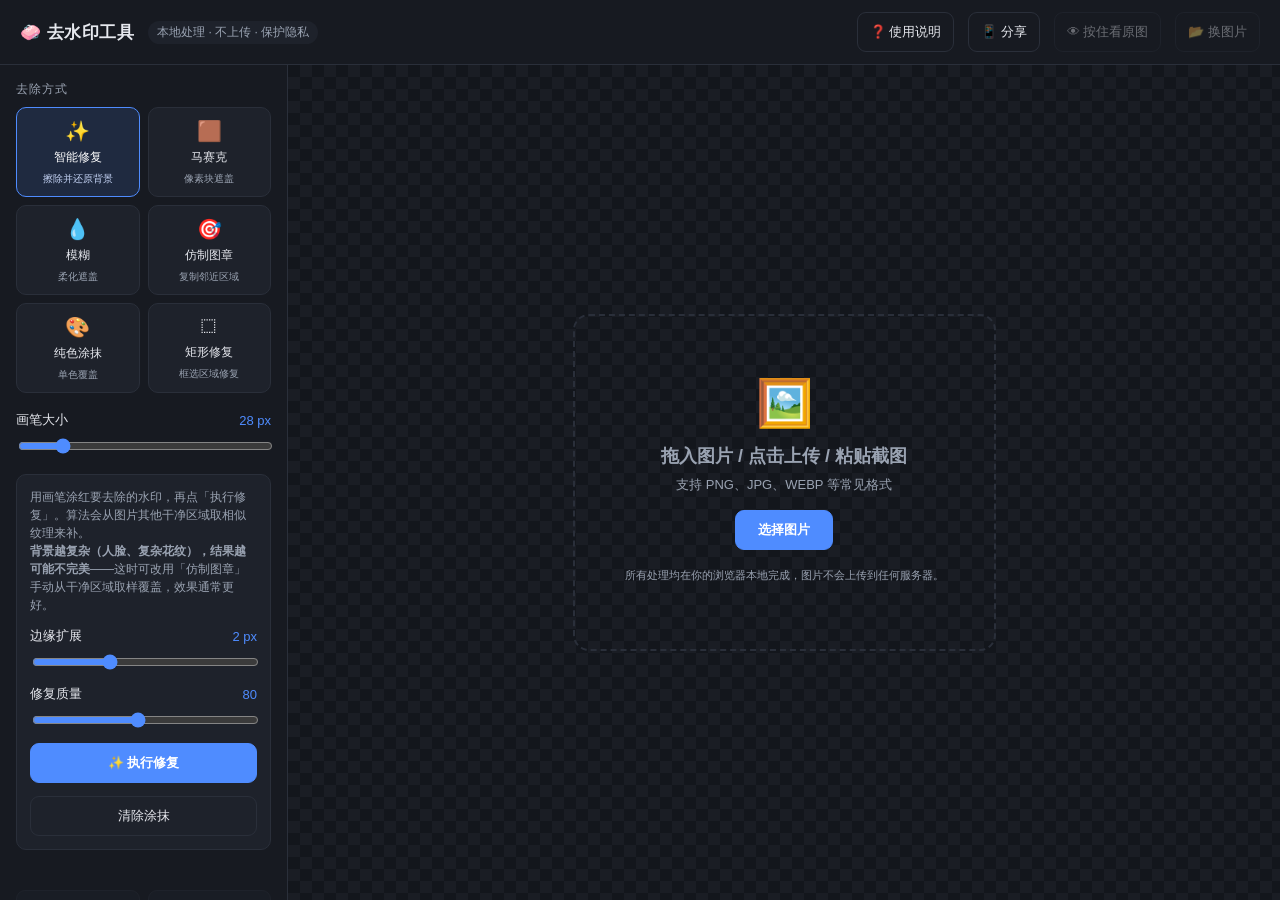
==== 去水印工具.html @ 71a595cf "优化移动端顶部栏排版：手机上操作按钮自动换行为 2×2 大方块，标题/标签独占一行 仅在 @media (max-width:780px) / (max-width:460px) 内调整 CSS， 桌" ====
<!DOCTYPE html>
<html lang="zh-CN">
<head>
<meta charset="UTF-8">
<meta name="viewport" content="width=device-width, initial-scale=1.0">
<title>去水印工具 · 多功能本地处理</title>
<style>
  :root{
    --bg:#0f1115; --panel:#171a21; --panel-2:#1e222b; --border:#2a2f3a;
    --text:#e6e8ee; --muted:#9aa3b2; --accent:#4f8cff; --accent-2:#3a6fd6;
    --danger:#ff5c5c; --ok:#3ecf8e; --radius:12px;
  }
  *{box-sizing:border-box;}
  html,body{margin:0;height:100%;}
  body{
    font-family:-apple-system,BlinkMacSystemFont,"Segoe UI","PingFang SC","Microsoft YaHei",sans-serif;
    background:var(--bg); color:var(--text); display:flex; flex-direction:column; height:100vh; overflow:hidden;
  }
  header{
    padding:12px 20px; border-bottom:1px solid var(--border); background:var(--panel);
    display:flex; align-items:center; gap:14px; flex-shrink:0;
  }
  header h1{font-size:17px; margin:0; font-weight:600; letter-spacing:.5px;}
  header .tag{font-size:12px; color:var(--muted); background:var(--panel-2); padding:3px 9px; border-radius:999px;}
  header .spacer{flex:1;}
  .main{display:flex; flex:1; min-height:0;}
  .sidebar{
    width:288px; flex-shrink:0; background:var(--panel); border-right:1px solid var(--border);
    overflow-y:auto; padding:16px; display:flex; flex-direction:column; gap:18px;
  }
  .stage{
    flex:1; min-width:0; display:flex; align-items:safe center; justify-content:safe center;
    background:
      linear-gradient(45deg,#1a1d24 25%,transparent 25%),
      linear-gradient(-45deg,#1a1d24 25%,transparent 25%),
      linear-gradient(45deg,transparent 75%,#1a1d24 75%),
      linear-gradient(-45deg,transparent 75%,#1a1d24 75%);
    background-size:24px 24px; background-position:0 0,0 12px,12px -12px,-12px 0;
    background-color:#13161c; overflow:auto; padding:24px; position:relative;
  }
  .stage.panning{cursor:grabbing;}
  .stage.pan-mode{cursor:grab;}
  .canvas-wrap{position:relative; line-height:0; box-shadow:0 8px 40px rgba(0,0,0,.5); flex-shrink:0;}
  .canvas-wrap canvas{display:block; width:100%; height:100%; touch-action:none;}
  #overlay{position:absolute; top:0; left:0; pointer-events:none;}
  .zoom-bar{
    position:absolute; bottom:16px; right:16px; display:none; gap:2px;
    background:rgba(23,26,33,0.92); border:1px solid var(--border); border-radius:10px;
    padding:4px; backdrop-filter:blur(8px); z-index:15; align-items:center;
    box-shadow:0 6px 20px rgba(0,0,0,.4);
  }
  .zoom-bar.show{display:flex;}
  .zoom-bar button{
    background:transparent; border:none; color:var(--text); padding:6px 11px; cursor:pointer;
    border-radius:6px; font-size:14px; line-height:1; font-family:inherit;
  }
  .zoom-bar button:hover{background:var(--panel-2);}
  .zoom-bar .zoom-label{
    min-width:54px; text-align:center; color:var(--muted); font-size:12px; padding:0 6px;
    font-variant-numeric:tabular-nums; user-select:none;
  }
  .zoom-bar .sep{width:1px; height:18px; background:var(--border); margin:0 2px;}
  .drop-hint{
    text-align:center; color:var(--muted); border:2px dashed var(--border); border-radius:16px;
    padding:60px 50px; max-width:520px; transition:.2s;
  }
  .drop-hint.drag{border-color:var(--accent); background:rgba(79,140,255,.08); color:var(--text);}
  .drop-hint .big{font-size:46px; margin-bottom:14px;}
  .drop-hint h2{margin:0 0 8px; font-size:18px; font-weight:600;}
  .drop-hint p{margin:6px 0; font-size:13px;}
  .section-title{font-size:12px; color:var(--muted); text-transform:uppercase; letter-spacing:1px; margin:0 0 2px;}
  .tools{display:grid; grid-template-columns:1fr 1fr; gap:8px;}
  .tool-btn{
    display:flex; flex-direction:column; align-items:center; gap:6px; padding:11px 6px;
    background:var(--panel-2); border:1px solid var(--border); border-radius:10px; color:var(--text);
    cursor:pointer; font-size:12px; transition:.15s; text-align:center;
  }
  .tool-btn:hover{border-color:var(--accent-2);}
  .tool-btn.active{border-color:var(--accent); background:rgba(79,140,255,.14); color:#fff;}
  .tool-btn .ic{font-size:20px;}
  .tool-btn .desc{font-size:10px; color:var(--muted); line-height:1.3;}
  .tool-btn.active .desc{color:#c5d4f5;}
  .field{display:flex; flex-direction:column; gap:7px;}
  .field label{font-size:13px; color:var(--text); display:flex; justify-content:space-between; align-items:center;}
  .field label .val{color:var(--accent); font-variant-numeric:tabular-nums;}
  input[type=range]{width:100%; accent-color:var(--accent);}
  input[type=color]{width:100%; height:34px; padding:0; border:1px solid var(--border); border-radius:8px; background:var(--panel-2); cursor:pointer;}
  .btn{
    border:1px solid var(--border); background:var(--panel-2); color:var(--text); padding:10px 12px;
    border-radius:9px; cursor:pointer; font-size:13px; transition:.15s; display:inline-flex;
    align-items:center; justify-content:center; gap:6px; width:100%;
  }
  .btn:hover{border-color:var(--accent-2);}
  .btn:disabled{opacity:.4; cursor:not-allowed;}
  .btn.primary{background:var(--accent); border-color:var(--accent); color:#fff; font-weight:600;}
  .btn.primary:hover{background:var(--accent-2);}
  .btn.ghost{background:transparent;}
  .row{display:flex; gap:8px;}
  .row .btn{width:auto; flex:1;}
  .opts{background:var(--panel-2); border:1px solid var(--border); border-radius:10px; padding:13px; display:flex; flex-direction:column; gap:13px;}
  .opts .hint{font-size:12px; color:var(--muted); line-height:1.5;}
  .divider{height:1px; background:var(--border); margin:2px 0;}
  .toast{
    position:fixed; left:50%; bottom:28px; transform:translateX(-50%) translateY(20px);
    background:#222732; color:#fff; padding:11px 18px; border-radius:10px; font-size:13px;
    box-shadow:0 8px 30px rgba(0,0,0,.4); opacity:0; pointer-events:none; transition:.25s; z-index:50;
    border:1px solid var(--border);
  }
  .toast.show{opacity:1; transform:translateX(-50%) translateY(0);}
  .busy{
    position:absolute; inset:0; background:rgba(15,17,21,.6); display:none; align-items:center;
    justify-content:center; flex-direction:column; gap:14px; z-index:20; backdrop-filter:blur(2px);
  }
  .busy.show{display:flex;}
  .spinner{width:38px; height:38px; border:3px solid var(--border); border-top-color:var(--accent); border-radius:50%; animation:spin .8s linear infinite;}
  @keyframes spin{to{transform:rotate(360deg);}}
  .footnote{font-size:11px; color:var(--muted); line-height:1.6; margin-top:auto;}
  kbd{background:var(--panel-2); border:1px solid var(--border); border-bottom-width:2px; border-radius:5px; padding:1px 6px; font-size:11px; font-family:inherit;}
  ::-webkit-scrollbar{width:10px; height:10px;}
  ::-webkit-scrollbar-thumb{background:#2c313c; border-radius:5px;}
  ::-webkit-scrollbar-track{background:transparent;}
  .modal{position:fixed; inset:0; background:rgba(0,0,0,.6); display:none; align-items:center; justify-content:center; z-index:100; padding:24px; backdrop-filter:blur(3px);}
  .modal.show{display:flex;}
  .modal-box{background:var(--panel); border:1px solid var(--border); border-radius:16px; max-width:680px; width:100%; max-height:86vh; overflow-y:auto; box-shadow:0 20px 70px rgba(0,0,0,.5);}
  .modal-head{display:flex; align-items:center; justify-content:space-between; padding:18px 24px; border-bottom:1px solid var(--border); position:sticky; top:0; background:var(--panel); z-index:1;}
  .modal-head h2{margin:0; font-size:17px;}
  .modal-close{background:none; border:none; color:var(--muted); font-size:24px; cursor:pointer; line-height:1; padding:0 4px;}
  .modal-close:hover{color:var(--text);}
  .modal-body{padding:20px 24px 28px;}
  .modal-body h3{font-size:14px; margin:22px 0 8px; color:var(--accent); display:flex; align-items:center; gap:8px;}
  .modal-body h3:first-child{margin-top:0;}
  .modal-body p, .modal-body li{font-size:13.5px; line-height:1.75; color:var(--text); margin:6px 0;}
  .modal-body ul{margin:6px 0; padding-left:22px;}
  .modal-body .note{background:var(--panel-2); border:1px solid var(--border); border-left:3px solid var(--accent); border-radius:8px; padding:12px 14px; font-size:13px; color:var(--muted); line-height:1.7;}
  .modal-body .tool-row{display:flex; gap:10px; padding:10px 0; border-bottom:1px solid var(--border);}
  .modal-body .tool-row:last-child{border-bottom:none;}
  .modal-body .tool-row .ti{font-size:22px; flex-shrink:0; width:30px; text-align:center;}
  .modal-body .tool-row .tc b{color:var(--text);}
  .modal-body .tool-row .tc{font-size:13px; color:var(--muted); line-height:1.65;}
  @media (max-width:780px){
    .main{flex-direction:column;}
    .sidebar{width:100%; max-height:46%; border-right:none; border-bottom:1px solid var(--border); padding:14px; gap:14px;}

    /* 顶部栏：标题/标签在上，4 个操作按钮自动换行平铺成 2×2 大方块，便于触屏点击 */
    header{padding:10px 14px; gap:8px; flex-wrap:wrap;}
    header h1{font-size:16px;}
    header .tag{font-size:11px; padding:3px 8px;}
    header .btn{flex:1 1 40%; width:auto; min-width:0; padding:10px 6px; font-size:13px; white-space:nowrap;}

    .stage{padding:14px;}
    .drop-hint{padding:42px 26px;}
    .drop-hint .big{font-size:40px;}
  }
  @media (max-width:460px){
    header h1{font-size:15px; letter-spacing:0;}
    header .tag{font-size:10.5px; padding:2px 7px;}
    header .btn{font-size:12.5px; padding:10px 4px; gap:4px;}
    .tool-btn{padding:10px 4px;}
    .tool-btn .ic{font-size:19px;}
  }
</style>
</head>
<body>
<header>
  <h1>🧼 去水印工具</h1>
  <span class="tag">本地处理 · 不上传 · 保护隐私</span>
  <div class="spacer"></div>
  <button class="btn ghost" id="helpBtn" style="width:auto">❓ 使用说明</button>
  <button class="btn ghost" id="shareBtn" style="width:auto">📱 分享</button>
  <button class="btn ghost" id="compareBtn" style="width:auto" disabled>👁 按住看原图</button>
  <button class="btn ghost" id="newBtn" style="width:auto" disabled>📂 换图片</button>
</header>

<div class="main">
  <aside class="sidebar">
    <div class="field">
      <p class="section-title">去除方式</p>
      <div class="tools" id="tools">
        <button class="tool-btn active" data-tool="inpaint">
          <span class="ic">✨</span><span>智能修复</span>
          <span class="desc">擦除并还原背景</span>
        </button>
        <button class="tool-btn" data-tool="mosaic">
          <span class="ic">🟫</span><span>马赛克</span>
          <span class="desc">像素块遮盖</span>
        </button>
        <button class="tool-btn" data-tool="blur">
          <span class="ic">💧</span><span>模糊</span>
          <span class="desc">柔化遮盖</span>
        </button>
        <button class="tool-btn" data-tool="clone">
          <span class="ic">🎯</span><span>仿制图章</span>
          <span class="desc">复制邻近区域</span>
        </button>
        <button class="tool-btn" data-tool="solid">
          <span class="ic">🎨</span><span>纯色涂抹</span>
          <span class="desc">单色覆盖</span>
        </button>
        <button class="tool-btn" data-tool="rect">
          <span class="ic">⬚</span><span>矩形修复</span>
          <span class="desc">框选区域修复</span>
        </button>
      </div>
    </div>

    <div class="field">
      <label>画笔大小 <span class="val" id="brushVal">28 px</span></label>
      <input type="range" id="brushSize" min="4" max="160" value="28">
    </div>

    <!-- 工具专属选项 -->
    <div class="opts" id="opts"></div>

    <div class="divider"></div>

    <div class="row">
      <button class="btn" id="undoBtn" disabled>↶ 撤销</button>
      <button class="btn" id="redoBtn" disabled>↷ 重做</button>
    </div>
    <button class="btn ghost" id="resetBtn" disabled>⟲ 复位到原图</button>
    <button class="btn primary" id="downloadBtn" disabled>⬇ 下载结果</button>

    <p class="footnote">
      操作提示：选择方式后在图片上涂抹处理。<br>
      仿制图章：按住 <kbd>Alt</kbd> 点击设置取样点。<br>
      缩放：右下角按钮、<kbd>Ctrl</kbd>+滚轮 或 <kbd>+</kbd>/<kbd>-</kbd>；<kbd>Ctrl</kbd>+<kbd>0</kbd> 适应。<br>
      平移：按住<kbd>空格</kbd>拖拽，或中键拖拽。<br>
      快捷键：<kbd>Ctrl</kbd>+<kbd>Z</kbd> 撤销 · <kbd>Ctrl</kbd>+<kbd>V</kbd> 粘贴图片。
    </p>
  </aside>

  <div class="stage" id="stage">
    <div class="drop-hint" id="dropHint">
      <div class="big">🖼️</div>
      <h2>拖入图片 / 点击上传 / 粘贴截图</h2>
      <p>支持 PNG、JPG、WEBP 等常见格式</p>
      <p style="margin-top:16px;"><button class="btn primary" id="uploadBtn" style="width:auto; padding:10px 22px;">选择图片</button></p>
      <p style="font-size:11px; margin-top:18px;">所有处理均在你的浏览器本地完成，图片不会上传到任何服务器。</p>
    </div>
    <div class="canvas-wrap" id="canvasWrap" style="display:none;">
      <canvas id="canvas"></canvas>
      <canvas id="overlay"></canvas>
      <div class="busy" id="busy"><div class="spinner"></div><div id="busyText">处理中…</div></div>
    </div>
    <div class="zoom-bar" id="zoomBar">
      <button id="zoomOutBtn" title="缩小 (Ctrl/⌘+滚轮)">−</button>
      <span class="zoom-label" id="zoomLabel">100%</span>
      <button id="zoomInBtn" title="放大 (Ctrl/⌘+滚轮)">+</button>
      <div class="sep"></div>
      <button id="zoomFitBtn" title="适应屏幕">适应</button>
      <button id="zoom100Btn" title="原始大小 1:1">1:1</button>
    </div>
  </div>
</div>

<input type="file" id="fileInput" accept="image/*" style="display:none;">
<div class="toast" id="toast"></div>

<!-- 使用说明弹窗 -->
<div class="modal" id="helpModal">
  <div class="modal-box">
    <div class="modal-head">
      <h2>📖 使用说明</h2>
      <button class="modal-close" id="helpClose" title="关闭">×</button>
    </div>
    <div class="modal-body">
      <div class="note">
        🔒 <b>隐私安全</b>：本工具所有图片处理都在你自己的浏览器里完成，图片<b>不会上传</b>到任何服务器，可放心处理内部素材，断网也能正常使用。
      </div>

      <h3>① 三步上手</h3>
      <ul>
        <li><b>导入图片</b>：把图片拖进页面 / 点「选择图片」/ 直接 <kbd>Ctrl</kbd>+<kbd>V</kbd> 粘贴截图。</li>
        <li><b>选方式 + 涂抹</b>：在左侧选一种去除方式，调好画笔大小，在图片上涂抹水印处。</li>
        <li><b>下载</b>：满意后点「⬇ 下载结果」导出 PNG。</li>
      </ul>

      <h3>② 六种去除方式怎么选</h3>
      <div class="tool-row"><div class="ti">✨</div><div class="tc"><b>智能修复</b>（最常用）—— 用画笔把水印涂红，再点「执行修复」，算法会参考四周像素<b>还原背景</b>。最适合：透明 LOGO、文字水印，且背景比较干净或是渐变/纯色。</div></div>
      <div class="tool-row"><div class="ti">⬚</div><div class="tc"><b>矩形修复</b> —— 直接拖拽框选一块矩形区域，松手自动还原。适合边角的方块台标。</div></div>
      <div class="tool-row"><div class="ti">🎯</div><div class="tc"><b>仿制图章</b> —— 先按住 <kbd>Alt</kbd> 点一下干净区域设为「取样点」（绿色十字），再涂抹水印，会把取样区纹理复制过去。<b>背景复杂（人脸、花纹）时比智能修复更好用。</b></div></div>
      <div class="tool-row"><div class="ti">🟫</div><div class="tc"><b>马赛克</b> —— 涂抹处变成像素块遮盖。不需要还原、只想盖住时用。</div></div>
      <div class="tool-row"><div class="ti">💧</div><div class="tc"><b>模糊</b> —— 涂抹处柔化遮盖，比马赛克自然。</div></div>
      <div class="tool-row"><div class="ti">🎨</div><div class="tc"><b>纯色涂抹</b> —— 用选定的单一颜色直接盖掉。</div></div>

      <h3>③ 实用技巧</h3>
      <ul>
        <li><b>缩放查看细节</b>：用右下角缩放栏，或 <kbd>Ctrl</kbd>+滚轮在光标位置缩放。图大、水印小看不清时尤其有用，<kbd>Ctrl</kbd>+<kbd>0</kbd> 一键适应屏幕。</li>
        <li><b>平移画面</b>：放大后按住 <kbd>空格</kbd>拖拽（或鼠标中键拖拽）移动画面。</li>
        <li><b>画笔大小</b>：拖滑块，或用 <kbd>[</kbd> / <kbd>]</kbd> 快速增减。</li>
        <li><b>智能修复</b>涂抹要盖住水印的<b>全部边缘</b>，可适当多涂一点；「边缘扩展」参数能自动外扩覆盖锯齿。</li>
        <li><b>撤销/重做</b>：<kbd>Ctrl</kbd>+<kbd>Z</kbd> / <kbd>Ctrl</kbd>+<kbd>Shift</kbd>+<kbd>Z</kbd>，或点左侧按钮。</li>
        <li><b>对比效果</b>：按住右上角「👁 按住看原图」即可看修复前后对比。</li>
        <li><b>复位</b>：点「⟲ 复位到原图」可一键回到最初状态。</li>
      </ul>

      <h3>④ 效果说明</h3>
      <p class="note">智能修复用的是「调和扩散」算法：背景越平整/规则，还原越自然；若水印压在复杂纹理上，纯算法会有点糊，这时改用<b>仿制图章</b>从相邻相似区域复制覆盖通常更好。</p>
    </div>
  </div>
</div>

<!-- 分享弹窗 -->
<div class="modal" id="shareModal">
  <div class="modal-box" style="max-width:400px;">
    <div class="modal-head">
      <h2>📱 分享此工具</h2>
      <button class="modal-close" id="shareClose" title="关闭">×</button>
    </div>
    <div class="modal-body" style="text-align:center;">
      <p style="color:var(--muted); font-size:13px; margin-top:0;">手机扫码即可打开使用，无需下载</p>
      <img src="[data-uri]" alt="二维码" style="width:220px; height:220px; background:#fff; padding:10px; border-radius:12px; image-rendering:pixelated;">
      <div style="display:flex; gap:8px; margin-top:18px;">
        <input id="shareUrl" readonly value="https://pamelaaaaa1218.github.io/watermark-remover/"
          style="flex:1; background:var(--panel-2); border:1px solid var(--border); border-radius:8px; color:var(--text); padding:9px 11px; font-size:12px;">
        <button class="btn" id="copyUrl" style="width:auto; padding:9px 14px;">复制</button>
      </div>
      <p style="color:var(--muted); font-size:12px; margin-top:16px; line-height:1.6;">
        把链接或二维码发给同事，对方在浏览器点开即用；<br>所有图片仍在各自浏览器本地处理，不会上传。
      </p>
    </div>
  </div>
</div>

<script>
"use strict";
(function(){
  // ---------- DOM ----------
  const stage=document.getElementById('stage');
  const dropHint=document.getElementById('dropHint');
  const canvasWrap=document.getElementById('canvasWrap');
  const canvas=document.getElementById('canvas');
  const overlay=document.getElementById('overlay');
  const ctx=canvas.getContext('2d',{willReadFrequently:true});
  const octx=overlay.getContext('2d');
  const fileInput=document.getElementById('fileInput');
  const optsEl=document.getElementById('opts');
  const toastEl=document.getElementById('toast');
  const busy=document.getElementById('busy');
  const busyText=document.getElementById('busyText');
  const brushRange=document.getElementById('brushSize');
  const brushVal=document.getElementById('brushVal');
  const zoomBar=document.getElementById('zoomBar');
  const zoomLabel=document.getElementById('zoomLabel');

  // offscreen mask canvas (for inpaint selection)
  const maskCanvas=document.createElement('canvas');
  const mctx=maskCanvas.getContext('2d',{willReadFrequently:true});

  // ---------- state ----------
  let cw=0, ch=0;                 // image pixel size
  let currentTool='inpaint';
  let brush=28;
  let originalData=null;          // ImageData of loaded image
  let history=[], redoStack=[];
  const HISTORY_MAX=20;
  // drawing
  let drawing=false, lastX=0, lastY=0;
  let snapshot=null;              // Uint8ClampedArray at stroke start
  let sourceBuffer=null;         // precomputed effect buffer for current stroke
  let working=null;              // ImageData being modified live
  let dirty=null;                // dirty bbox
  let cloneSource=null;          // {x,y} for clone stamp
  let cloneOffset=null;          // {dx,dy} active during clone stroke
  // rect tool
  let rectStart=null;
  // options values
  let opt={ mosaicBlock:14, blurRadius:8, solidColor:'#ffffff', inpaintRadius:2, inpaintQuality:80 };
  // zoom & pan
  let zoomLevel=1.0;              // 1.0 = 适应屏幕
  let fitBaseW=0, fitBaseH=0;     // 适应屏幕时的 CSS 像素大小
  let panMode=false;              // 空格按住进入平移模式
  let panning=false, panStartX=0, panStartY=0, panScrollL=0, panScrollT=0;

  // ---------- helpers ----------
  function toast(msg){
    toastEl.textContent=msg; toastEl.classList.add('show');
    clearTimeout(toast._t); toast._t=setTimeout(()=>toastEl.classList.remove('show'),2200);
  }
  function showBusy(t){ busyText.textContent=t||'处理中…'; busy.classList.add('show'); }
  function hideBusy(){ busy.classList.remove('show'); }
  const clamp=(v,a,b)=>v<a?a:(v>b?b:v);

  // ---------- zoom & pan ----------
  function computeFitSize(){
    // 让图片适应 stage 的可视区，留 24px padding × 2
    const sw=Math.max(50, stage.clientWidth-48);
    const sh=Math.max(50, stage.clientHeight-48);
    if(!cw||!ch){ fitBaseW=sw; fitBaseH=sh; return; }
    const s=Math.min(sw/cw, sh/ch);
    fitBaseW=Math.max(1,Math.round(cw*s));
    fitBaseH=Math.max(1,Math.round(ch*s));
  }
  function applyZoom(){
    if(!cw||!ch) return;
    const w=Math.round(fitBaseW*zoomLevel);
    const h=Math.round(fitBaseH*zoomLevel);
    canvasWrap.style.width=w+'px';
    canvasWrap.style.height=h+'px';
    const pct=Math.round((w/cw)*100);
    zoomLabel.textContent=pct+'%';
  }
  function setZoom(newZoom, focusClientX, focusClientY){
    newZoom=Math.max(0.1, Math.min(16, newZoom));
    // 计算缩放前光标在 canvasWrap 内的相对位置（保持其在缩放后仍贴在光标下）
    let fracX=0.5, fracY=0.5;
    if(focusClientX!=null){
      const r=canvasWrap.getBoundingClientRect();
      if(r.width>0&&r.height>0){
        fracX=clamp((focusClientX-r.left)/r.width, 0, 1);
        fracY=clamp((focusClientY-r.top)/r.height, 0, 1);
      }
    }
    zoomLevel=newZoom;
    applyZoom();
    if(focusClientX!=null){
      // 调整 stage 滚动，使光标依然指向原图同一点
      const nr=canvasWrap.getBoundingClientRect();
      const targetWrapX=fracX*nr.width;
      const targetWrapY=fracY*nr.height;
      const curCursorInWrapX=focusClientX-nr.left;
      const curCursorInWrapY=focusClientY-nr.top;
      stage.scrollLeft += (targetWrapX-curCursorInWrapX);
      stage.scrollTop  += (targetWrapY-curCursorInWrapY);
    }
  }
  function zoomFit(){ computeFitSize(); zoomLevel=1.0; applyZoom(); }
  function zoom100(){ if(!cw) return; computeFitSize(); zoomLevel=cw/fitBaseW; applyZoom(); }

  // ---------- load image ----------
  function loadImageFromSrc(src){
    const img=new Image();
    img.onload=()=>{
      let w=img.naturalWidth, h=img.naturalHeight;
      const MAX=3200; // cap to keep performance/memory sane
      let scaled=false;
      if(Math.max(w,h)>MAX){ const r=MAX/Math.max(w,h); w=Math.round(w*r); h=Math.round(h*r); scaled=true; }
      cw=w; ch=h;
      canvas.width=w; canvas.height=h;
      overlay.width=w; overlay.height=h;
      maskCanvas.width=w; maskCanvas.height=h;
      ctx.clearRect(0,0,w,h);
      ctx.drawImage(img,0,0,w,h);
      originalData=ctx.getImageData(0,0,w,h);
      history=[]; redoStack=[];
      pushHistory();
      mctx.clearRect(0,0,w,h);
      octx.clearRect(0,0,w,h);
      dropHint.style.display='none';
      canvasWrap.style.display='block';
      zoomBar.classList.add('show');
      zoomFit();
      enableControls(true);
      updateHistoryButtons();
      toast(scaled?`图片较大，已缩放至 ${w}×${h} 以保证流畅`:`已载入 ${w}×${h}`);
    };
    img.onerror=()=>toast('图片载入失败，请换一张试试');
    img.src=src;
  }
  function handleFile(file){
    if(!file||!file.type.startsWith('image/')){ toast('请选择图片文件'); return; }
    const r=new FileReader();
    r.onload=e=>loadImageFromSrc(e.target.result);
    r.readAsDataURL(file);
  }

  // ---------- history ----------
  function pushHistory(){
    try{
      history.push(ctx.getImageData(0,0,cw,ch));
      if(history.length>HISTORY_MAX) history.shift();
      redoStack=[];
      updateHistoryButtons();
    }catch(e){ console.error(e); }
  }
  function restore(data){ ctx.putImageData(data,0,0); }
  function undo(){
    if(history.length<=1) return;
    redoStack.push(history.pop());
    restore(history[history.length-1]);
    updateHistoryButtons();
  }
  function redo(){
    if(!redoStack.length) return;
    const d=redoStack.pop(); history.push(d); restore(d);
    updateHistoryButtons();
  }
  function updateHistoryButtons(){
    document.getElementById('undoBtn').disabled=history.length<=1;
    document.getElementById('redoBtn').disabled=redoStack.length===0;
  }
  function enableControls(on){
    ['downloadBtn','resetBtn','compareBtn','newBtn'].forEach(id=>document.getElementById(id).disabled=!on);
  }

  // ---------- coordinate mapping ----------
  function getPos(e){
    const rect=canvas.getBoundingClientRect();
    const sx=canvas.width/rect.width, sy=canvas.height/rect.height;
    const cx=(e.clientX-rect.left)*sx, cy=(e.clientY-rect.top)*sy;
    return {x:clamp(cx,0,cw-1), y:clamp(cy,0,ch-1)};
  }

  // ---------- overlay (mask + cursor) ----------
  let cursorPos=null;
  function renderOverlay(){
    octx.clearRect(0,0,cw,ch);
    // mask
    octx.drawImage(maskCanvas,0,0);
    // rect preview
    if(currentTool==='rect' && rectStart && cursorPos){
      const x=Math.min(rectStart.x,cursorPos.x), y=Math.min(rectStart.y,cursorPos.y);
      const w=Math.abs(cursorPos.x-rectStart.x), h=Math.abs(cursorPos.y-rectStart.y);
      octx.fillStyle='rgba(79,140,255,.25)'; octx.fillRect(x,y,w,h);
      octx.strokeStyle='#4f8cff'; octx.lineWidth=Math.max(1,2*(cw/canvas.getBoundingClientRect().width)); octx.strokeRect(x,y,w,h);
    }
    // clone source marker
    if(currentTool==='clone' && cloneSource){
      const r=brush/2;
      octx.strokeStyle='#3ecf8e'; octx.lineWidth=2*(cw/canvas.getBoundingClientRect().width);
      octx.beginPath(); octx.moveTo(cloneSource.x-8,cloneSource.y); octx.lineTo(cloneSource.x+8,cloneSource.y);
      octx.moveTo(cloneSource.x,cloneSource.y-8); octx.lineTo(cloneSource.x,cloneSource.y+8); octx.stroke();
      octx.beginPath(); octx.arc(cloneSource.x,cloneSource.y,r,0,7); octx.stroke();
    }
    // cursor circle
    if(cursorPos && currentTool!=='rect'){
      const r=brush/2;
      octx.beginPath(); octx.arc(cursorPos.x,cursorPos.y,r,0,Math.PI*2);
      octx.strokeStyle='rgba(255,255,255,.9)'; octx.lineWidth=1.5*(cw/Math.max(1,canvas.getBoundingClientRect().width)); octx.stroke();
      octx.strokeStyle='rgba(0,0,0,.6)'; octx.lineWidth=0.8*(cw/Math.max(1,canvas.getBoundingClientRect().width)); octx.stroke();
    }
  }

  // ---------- effect buffers ----------
  function boxBlur(src,w,h,r){
    // separable box blur, returns new Uint8ClampedArray
    const tmp=new Uint8ClampedArray(src.length);
    const out=new Uint8ClampedArray(src.length);
    const win=r*2+1;
    // horizontal
    for(let y=0;y<h;y++){
      const row=y*w*4;
      for(let c=0;c<4;c++){
        let sum=0;
        for(let x=-r;x<=r;x++){ const xx=clamp(x,0,w-1); sum+=src[row+xx*4+c]; }
        for(let x=0;x<w;x++){
          tmp[row+x*4+c]=sum/win;
          const xo=clamp(x-r,0,w-1), xn=clamp(x+r+1,0,w-1);
          sum+=src[row+xn*4+c]-src[row+xo*4+c];
        }
      }
    }
    // vertical
    for(let x=0;x<w;x++){
      for(let c=0;c<4;c++){
        let sum=0;
        for(let y=-r;y<=r;y++){ const yy=clamp(y,0,h-1); sum+=tmp[(yy*w+x)*4+c]; }
        for(let y=0;y<h;y++){
          out[(y*w+x)*4+c]=sum/win;
          const yo=clamp(y-r,0,h-1), yn=clamp(y+r+1,0,h-1);
          sum+=tmp[(yn*w+x)*4+c]-tmp[(yo*w+x)*4+c];
        }
      }
    }
    return out;
  }
  function pixelate(src,w,h,block){
    const out=new Uint8ClampedArray(src);
    for(let by=0;by<h;by+=block){
      for(let bx=0;bx<w;bx+=block){
        let r=0,g=0,b=0,a=0,n=0;
        const ye=Math.min(by+block,h), xe=Math.min(bx+block,w);
        for(let y=by;y<ye;y++) for(let x=bx;x<xe;x++){ const i=(y*w+x)*4; r+=src[i];g+=src[i+1];b+=src[i+2];a+=src[i+3];n++; }
        r/=n;g/=n;b/=n;a/=n;
        for(let y=by;y<ye;y++) for(let x=bx;x<xe;x++){ const i=(y*w+x)*4; out[i]=r;out[i+1]=g;out[i+2]=b;out[i+3]=a; }
      }
    }
    return out;
  }

  // ---------- stamping (copy circular region from sourceBuffer into working) ----------
  function expandDirty(x0,y0,x1,y1){
    if(!dirty){ dirty={x0,y0,x1,y1}; return; }
    dirty.x0=Math.min(dirty.x0,x0); dirty.y0=Math.min(dirty.y0,y0);
    dirty.x1=Math.max(dirty.x1,x1); dirty.y1=Math.max(dirty.y1,y1);
  }
  function stampAt(cx,cy){
    const r=brush/2, r2=r*r;
    const x0=Math.max(0,Math.floor(cx-r)), x1=Math.min(cw-1,Math.ceil(cx+r));
    const y0=Math.max(0,Math.floor(cy-r)), y1=Math.min(ch-1,Math.ceil(cy+r));
    const d=working.data, src=sourceBuffer;
    const isClone=currentTool==='clone';
    const isSolid=currentTool==='solid';
    let sc=null;
    if(isSolid){ sc=hexToRgb(opt.solidColor); }
    for(let y=y0;y<=y1;y++){
      const dy=y-cy;
      for(let x=x0;x<=x1;x++){
        const dx=x-cx;
        if(dx*dx+dy*dy>r2) continue;
        const i=(y*cw+x)*4;
        if(isSolid){ d[i]=sc.r; d[i+1]=sc.g; d[i+2]=sc.b; d[i+3]=255; continue; }
        if(isClone){
          const sx=Math.round(x+cloneOffset.dx), sy=Math.round(y+cloneOffset.dy);
          if(sx<0||sy<0||sx>=cw||sy>=ch) continue;
          const si=(sy*cw+sx)*4;
          d[i]=src[si]; d[i+1]=src[si+1]; d[i+2]=src[si+2]; d[i+3]=src[si+3];
        }else{
          d[i]=src[i]; d[i+1]=src[i+1]; d[i+2]=src[i+2]; d[i+3]=src[i+3];
        }
      }
    }
    expandDirty(x0,y0,x1,y1);
  }
  function strokeStamp(x0,y0,x1,y1){
    const dist=Math.hypot(x1-x0,y1-y0);
    const step=Math.max(1,brush/4);
    const n=Math.max(1,Math.ceil(dist/step));
    for(let i=0;i<=n;i++){ const t=i/n; stampAt(x0+(x1-x0)*t, y0+(y1-y0)*t); }
    flushDirty();
  }
  function flushDirty(){
    if(!dirty) return;
    const x=Math.max(0,Math.floor(dirty.x0)), y=Math.max(0,Math.floor(dirty.y0));
    const w=Math.min(cw,Math.ceil(dirty.x1)+1)-x, h=Math.min(ch,Math.ceil(dirty.y1)+1)-y;
    if(w>0&&h>0) ctx.putImageData(working,0,0,x,y,w,h);
  }
  function hexToRgb(hex){
    const v=parseInt(hex.slice(1),16);
    return {r:(v>>16)&255, g:(v>>8)&255, b:v&255};
  }

  // ---------- mask painting (inpaint tool) ----------
  function paintMask(x0,y0,x1,y1){
    mctx.strokeStyle='rgba(255,40,60,0.55)';
    mctx.fillStyle='rgba(255,40,60,0.55)';
    mctx.lineWidth=brush; mctx.lineCap='round'; mctx.lineJoin='round';
    mctx.beginPath(); mctx.moveTo(x0,y0); mctx.lineTo(x1,y1); mctx.stroke();
    mctx.beginPath(); mctx.arc(x1,y1,brush/2,0,Math.PI*2); mctx.fill();
  }
  function maskIsEmpty(){
    const d=mctx.getImageData(0,0,cw,ch).data;
    for(let i=3;i<d.length;i+=4) if(d[i]>10) return false;
    return true;
  }
  function clearMask(){ mctx.clearRect(0,0,cw,ch); renderOverlay(); }

  // ---------- INPAINT (patch-based exemplar fill + smoothing) ----------
  // 先用 onion-peel 给出初始猜测，再跑 PatchMatch 找最相似的纹理样本，
  // 用 voting 重建并做少量平滑去缝。比纯调和扩散对纹理背景好很多。
  function onionPeelFill(data, mask, w, h){
    const N=w*h;
    const filled=new Uint8Array(N);
    for(let i=0;i<N;i++) filled[i]=mask[i]?0:1;
    const dq=[]; const enq=new Uint8Array(N);
    for(let i=0;i<N;i++){
      if(!mask[i]) continue;
      const x=i%w, y=(i/w)|0;
      let edge=false;
      if(x>0&&filled[i-1])edge=true; else if(x<w-1&&filled[i+1])edge=true;
      else if(y>0&&filled[i-w])edge=true; else if(y<h-1&&filled[i+w])edge=true;
      if(edge){ dq.push(i); enq[i]=1; }
    }
    let head=0;
    while(head<dq.length){
      const i=dq[head++], x=i%w, y=(i/w)|0;
      let r=0,g=0,b=0,a=0,n=0;
      for(let dy=-1;dy<=1;dy++) for(let dx=-1;dx<=1;dx++){
        if(!dx&&!dy) continue;
        const xx=x+dx, yy=y+dy;
        if(xx<0||yy<0||xx>=w||yy>=h) continue;
        const j=yy*w+xx;
        if(filled[j]){ const o=j*4; r+=data[o];g+=data[o+1];b+=data[o+2];a+=data[o+3];n++; }
      }
      if(n>0){ const o=i*4; data[o]=r/n;data[o+1]=g/n;data[o+2]=b/n;data[o+3]=a/n; filled[i]=1; }
      for(let dy=-1;dy<=1;dy++) for(let dx=-1;dx<=1;dx++){
        if(!dx&&!dy) continue;
        const xx=x+dx, yy=y+dy;
        if(xx<0||yy<0||xx>=w||yy>=h) continue;
        const j=yy*w+xx;
        if(mask[j]&&!filled[j]&&!enq[j]){ enq[j]=1; dq.push(j); }
      }
    }
  }

  function harmonicSmooth(data, idx, count, w, h, iters){
    const buf=new Float32Array(count*4);
    for(let it=0;it<iters;it++){
      for(let k=0;k<count;k++){
        const i=idx[k], x=i%w, y=(i/w)|0;
        let r=0,g=0,b=0,a=0,n=0;
        if(x>0){const o=(i-1)*4;r+=data[o];g+=data[o+1];b+=data[o+2];a+=data[o+3];n++;}
        if(x<w-1){const o=(i+1)*4;r+=data[o];g+=data[o+1];b+=data[o+2];a+=data[o+3];n++;}
        if(y>0){const o=(i-w)*4;r+=data[o];g+=data[o+1];b+=data[o+2];a+=data[o+3];n++;}
        if(y<h-1){const o=(i+w)*4;r+=data[o];g+=data[o+1];b+=data[o+2];a+=data[o+3];n++;}
        const b4=k*4; buf[b4]=r/n;buf[b4+1]=g/n;buf[b4+2]=b/n;buf[b4+3]=a/n;
      }
      for(let k=0;k<count;k++){
        const o=idx[k]*4, b4=k*4;
        data[o]=buf[b4];data[o+1]=buf[b4+1];data[o+2]=buf[b4+2];data[o+3]=buf[b4+3];
      }
    }
  }

  function runInpaint(maskArr){
    const w=cw, h=ch, N=w*h;
    const img=ctx.getImageData(0,0,w,h);
    const data=img.data;

    // dilate to cover anti-aliased edges
    let mask=maskArr;
    const dil=opt.inpaintRadius|0;
    for(let k=0;k<dil;k++) mask=dilate(mask,w,h);

    let count=0; for(let i=0;i<N;i++) if(mask[i]) count++;
    if(count===0) return false;

    // 收集 masked 索引
    const idx=new Int32Array(count);
    const nnfOf=new Int32Array(N).fill(-1);
    let ci=0;
    for(let i=0;i<N;i++) if(mask[i]){ idx[ci]=i; nnfOf[i]=ci; ci++; }

    // 初始猜测：onion-peel
    onionPeelFill(data, mask, w, h);

    // 如果源区域太少 / 图太大 / 区域太小：直接走调和平滑
    const unmaskedRatio = 1 - count/N;
    const tooBig = N > 6_000_000;       // ~2400×2500 起，PatchMatch 内存吃紧
    const tooSmall = count < 80;
    if (unmaskedRatio < 0.2 || tooBig || tooSmall) {
      const iters=Math.round(20+opt.inpaintQuality*1.2);
      harmonicSmooth(data, idx, count, w, h, iters);
      ctx.putImageData(img,0,0);
      return true;
    }

    // ===== PatchMatch =====
    const PATCH=5, HALF=2;
    const ITERS=Math.max(2, Math.min(6, Math.round(opt.inpaintQuality/25)));

    // mask 的积分图，便于 O(1) 判断"5×5 全在干净区"
    const W2=w+1;
    const cum=new Int32Array((w+1)*(h+1));
    for(let y=0;y<h;y++){
      let rowSum=0;
      for(let x=0;x<w;x++){
        rowSum += mask[y*w+x]?1:0;
        cum[(y+1)*W2 + (x+1)] = cum[y*W2 + (x+1)] + rowSum;
      }
    }
    function isSrcValid(sx, sy){
      if(sx<HALF || sy<HALF || sx>=w-HALF || sy>=h-HALF) return false;
      const x0=sx-HALF, y0=sy-HALF, x1=sx+HALF+1, y1=sy+HALF+1;
      return (cum[y1*W2+x1] - cum[y0*W2+x1] - cum[y1*W2+x0] + cum[y0*W2+x0]) === 0;
    }

    // 随机初始化 NNF（每个 masked 点指向一个合法源 patch 中心）
    const nnf=new Int32Array(count);
    for(let k=0;k<count;k++){
      let s=-1;
      for(let t=0;t<25;t++){
        const sx=HALF + ((Math.random()*(w-PATCH))|0);
        const sy=HALF + ((Math.random()*(h-PATCH))|0);
        if(isSrcValid(sx,sy)){ s=sy*w+sx; break; }
      }
      if(s<0){ // 兜底扫描（罕见）
        outer: for(let sy=HALF;sy<h-HALF;sy++)
          for(let sx=HALF;sx<w-HALF;sx++)
            if(isSrcValid(sx,sy)){ s=sy*w+sx; break outer; }
      }
      nnf[k] = s<0 ? 0 : s;
    }

    // patch SSD，带 early-exit
    function patchDist(tx, ty, sx, sy, bestD){
      let sum=0;
      for(let dy=-HALF; dy<=HALF; dy++){
        const ty2=ty+dy; if(ty2<0||ty2>=h) continue;
        const sy2=sy+dy;
        for(let dx=-HALF; dx<=HALF; dx++){
          const tx2=tx+dx; if(tx2<0||tx2>=w) continue;
          const sx2=sx+dx;
          const ti=(ty2*w+tx2)*4, si=(sy2*w+sx2)*4;
          const dr=data[ti]-data[si];
          const dg=data[ti+1]-data[si+1];
          const db=data[ti+2]-data[si+2];
          sum += dr*dr + dg*dg + db*db;
          if(sum>=bestD) return sum;
        }
      }
      return sum;
    }

    const maxR = Math.max(w,h);
    for(let iter=0; iter<ITERS; iter++){
      const forward = (iter&1)===0;
      const start = forward?0:count-1, stop=forward?count:-1, step=forward?1:-1;
      const off = forward?-1:1; // 邻居方向
      for(let k=start; k!==stop; k+=step){
        const ti=idx[k], tx=ti%w, ty=(ti/w)|0;
        let bestS=nnf[k];
        let bestSx=bestS%w, bestSy=(bestS/w)|0;
        let bestD=patchDist(tx,ty,bestSx,bestSy,Infinity);

        // 横向传播
        if(tx+off>=0 && tx+off<w){
          const nk = nnfOf[ty*w+(tx+off)];
          if(nk>=0){
            const ns=nnf[nk];
            const sx=(ns%w) - off;        // 把邻居的源平移过来
            const sy=(ns/w)|0;
            if(isSrcValid(sx,sy)){
              const d=patchDist(tx,ty,sx,sy,bestD);
              if(d<bestD){ bestD=d; bestS=sy*w+sx; bestSx=sx; bestSy=sy; }
            }
          }
        }
        // 纵向传播
        if(ty+off>=0 && ty+off<h){
          const nk = nnfOf[(ty+off)*w+tx];
          if(nk>=0){
            const ns=nnf[nk];
            const sx=ns%w;
            const sy=((ns/w)|0) - off;
            if(isSrcValid(sx,sy)){
              const d=patchDist(tx,ty,sx,sy,bestD);
              if(d<bestD){ bestD=d; bestS=sy*w+sx; bestSx=sx; bestSy=sy; }
            }
          }
        }
        // 随机搜索，半径指数衰减
        let r=maxR;
        while(r>1){
          const rx=(Math.random()*2-1)*r;
          const ry=(Math.random()*2-1)*r;
          const sx=Math.max(HALF, Math.min(w-1-HALF, (bestSx+rx)|0));
          const sy=Math.max(HALF, Math.min(h-1-HALF, (bestSy+ry)|0));
          if(isSrcValid(sx,sy)){
            const d=patchDist(tx,ty,sx,sy,bestD);
            if(d<bestD){ bestD=d; bestS=sy*w+sx; bestSx=sx; bestSy=sy; }
          }
          r = (r/2)|0;
        }
        nnf[k]=bestS;
      }
    }

    // Voting 重建：每个 masked 像素 = 所有"包含它的 patch 中心"对应源像素的平均
    const acc=new Float32Array(count*3);
    const accN=new Int32Array(count);
    for(let k=0;k<count;k++){
      const ti=idx[k], tx=ti%w, ty=(ti/w)|0;
      const ns=nnf[k], sx=ns%w, sy=(ns/w)|0;
      for(let dy=-HALF; dy<=HALF; dy++){
        const ty2=ty+dy; if(ty2<0||ty2>=h) continue;
        const sy2=sy+dy;
        for(let dx=-HALF; dx<=HALF; dx++){
          const tx2=tx+dx; if(tx2<0||tx2>=w) continue;
          const k2=nnfOf[ty2*w+tx2]; if(k2<0) continue;
          const si=(sy2*w+(sx+dx))*4;
          const a=k2*3;
          acc[a] += data[si]; acc[a+1] += data[si+1]; acc[a+2] += data[si+2];
          accN[k2]++;
        }
      }
    }
    for(let k=0;k<count;k++){
      if(accN[k]>0){
        const o=idx[k]*4, a=k*3, n=accN[k];
        data[o]=acc[a]/n; data[o+1]=acc[a+1]/n; data[o+2]=acc[a+2]/n; data[o+3]=255;
      }
    }

    // 轻度平滑：消掉 patch 拼接的细微缝
    harmonicSmooth(data, idx, count, w, h, 6);

    ctx.putImageData(img,0,0);
    return true;
  }
  function dilate(mask,w,h){
    const out=new Uint8Array(mask.length);
    for(let y=0;y<h;y++) for(let x=0;x<w;x++){
      const i=y*w+x;
      if(mask[i]){ out[i]=1; continue; }
      if((x>0&&mask[i-1])||(x<w-1&&mask[i+1])||(y>0&&mask[i-w])||(y<h-1&&mask[i+w])) out[i]=1;
    }
    return out;
  }
  function maskArrayFromCanvas(){
    const d=mctx.getImageData(0,0,cw,ch).data;
    const m=new Uint8Array(cw*ch);
    for(let i=0,p=0;i<d.length;i+=4,p++) if(d[i+3]>10) m[p]=1;
    return m;
  }

  function executeInpaint(){
    if(maskIsEmpty()){ toast('请先用画笔涂抹要去除的区域'); return; }
    showBusy('智能修复中…');
    setTimeout(()=>{
      const m=maskArrayFromCanvas();
      const ok=runInpaint(m);
      clearMask();
      if(ok){ pushHistory(); toast('修复完成'); }
      hideBusy();
    },30);
  }
  function executeRect(x,y,w,h){
    showBusy('修复中…');
    setTimeout(()=>{
      const m=new Uint8Array(cw*ch);
      const xe=Math.min(cw,x+w), ye=Math.min(ch,y+h);
      for(let yy=Math.max(0,y);yy<ye;yy++) for(let xx=Math.max(0,x);xx<xe;xx++) m[yy*cw+xx]=1;
      const ok=runInpaint(m);
      if(ok){ pushHistory(); toast('修复完成'); }
      hideBusy();
    },30);
  }

  // ---------- pointer interaction ----------
  function startStroke(pos,e){
    drawing=true; lastX=pos.x; lastY=pos.y; dirty=null;
    if(currentTool==='inpaint'){ paintMask(pos.x,pos.y,pos.x,pos.y); renderOverlay(); return; }
    if(currentTool==='rect'){ rectStart={x:pos.x,y:pos.y}; return; }
    if(currentTool==='clone'){
      if(e.altKey || !cloneSource){
        if(e.altKey){ cloneSource={x:pos.x,y:pos.y}; drawing=false; renderOverlay(); toast('已设置取样点，现在涂抹要覆盖的位置'); return; }
        if(!cloneSource){ drawing=false; toast('请先按住 Alt 点击设置取样点'); return; }
      }
      cloneOffset={dx:cloneSource.x-pos.x, dy:cloneSource.y-pos.y};
    }
    // prepare buffers for pixel-effect tools
    snapshot=ctx.getImageData(0,0,cw,ch);
    working=ctx.getImageData(0,0,cw,ch);
    if(currentTool==='mosaic') sourceBuffer=pixelate(snapshot.data,cw,ch,opt.mosaicBlock);
    else if(currentTool==='blur') sourceBuffer=boxBlur(snapshot.data,cw,ch,opt.blurRadius);
    else if(currentTool==='clone') sourceBuffer=snapshot.data;
    else sourceBuffer=snapshot.data; // solid handled inside stampAt
    stampAt(pos.x,pos.y); flushDirty();
  }
  function moveStroke(pos){
    if(currentTool==='inpaint'){ paintMask(lastX,lastY,pos.x,pos.y); renderOverlay(); lastX=pos.x;lastY=pos.y; return; }
    if(currentTool==='rect'){ renderOverlay(); return; }
    strokeStamp(lastX,lastY,pos.x,pos.y);
    lastX=pos.x; lastY=pos.y;
  }
  function endStroke(pos){
    if(!drawing){ return; }
    drawing=false;
    if(currentTool==='inpaint'){ return; } // wait for 执行修复
    if(currentTool==='rect'){
      const x=Math.min(rectStart.x,pos.x), y=Math.min(rectStart.y,pos.y);
      const w=Math.abs(pos.x-rectStart.x), h=Math.abs(pos.y-rectStart.y);
      rectStart=null; renderOverlay();
      if(w<3||h<3){ return; }
      executeRect(Math.round(x),Math.round(y),Math.round(w),Math.round(h));
      return;
    }
    // pixel tools: commit
    pushHistory();
    snapshot=working=sourceBuffer=null;
  }

  overlay.parentElement.addEventListener('pointerdown',e=>{
    if(!cw) return;
    canvas.setPointerCapture?.(e.pointerId);
    const pos=getPos(e); cursorPos=pos;
    startStroke(pos,e);
  });
  window.addEventListener('pointermove',e=>{
    if(!cw) return;
    const pos=getPos(e); cursorPos=pos;
    if(drawing) moveStroke(pos);
    else renderOverlay();
  });
  window.addEventListener('pointerup',e=>{
    if(!cw||!drawing && currentTool!=='rect') { if(drawing) endStroke(getPos(e)); return; }
    endStroke(getPos(e));
  });
  canvasWrap.addEventListener('pointerleave',()=>{ cursorPos=null; if(!drawing) renderOverlay(); });

  // ---------- tools / options UI ----------
  const toolOptions={
    inpaint:()=>`
      <div class="hint">用画笔涂红要去除的水印，再点「执行修复」。算法会从图片其他干净区域取相似纹理来补。<br><b>背景越复杂（人脸、复杂花纹），结果越可能不完美</b>——这时可改用「仿制图章」手动从干净区域取样覆盖，效果通常更好。</div>
      <div class="field"><label>边缘扩展 <span class="val">${opt.inpaintRadius} px</span></label>
        <input type="range" min="0" max="6" value="${opt.inpaintRadius}" data-opt="inpaintRadius"></div>
      <div class="field"><label>修复质量 <span class="val">${opt.inpaintQuality}</span></label>
        <input type="range" min="10" max="160" value="${opt.inpaintQuality}" data-opt="inpaintQuality"></div>
      <button class="btn primary" id="applyInpaint">✨ 执行修复</button>
      <button class="btn ghost" id="clearMaskBtn">清除涂抹</button>`,
    rect:()=>`
      <div class="hint">在图片上拖拽框选一个矩形区域，松开后自动修复（适合边角的方块水印 / 台标）。</div>
      <div class="field"><label>边缘扩展 <span class="val">${opt.inpaintRadius} px</span></label>
        <input type="range" min="0" max="6" value="${opt.inpaintRadius}" data-opt="inpaintRadius"></div>
      <div class="field"><label>修复质量 <span class="val">${opt.inpaintQuality}</span></label>
        <input type="range" min="10" max="160" value="${opt.inpaintQuality}" data-opt="inpaintQuality"></div>`,
    mosaic:()=>`
      <div class="hint">直接在水印上涂抹，覆盖为像素马赛克。</div>
      <div class="field"><label>马赛克块大小 <span class="val">${opt.mosaicBlock} px</span></label>
        <input type="range" min="4" max="50" value="${opt.mosaicBlock}" data-opt="mosaicBlock"></div>`,
    blur:()=>`
      <div class="hint">直接在水印上涂抹，进行模糊柔化遮盖。</div>
      <div class="field"><label>模糊强度 <span class="val">${opt.blurRadius} px</span></label>
        <input type="range" min="1" max="30" value="${opt.blurRadius}" data-opt="blurRadius"></div>`,
    clone:()=>`
      <div class="hint">按住 <kbd>Alt</kbd> 点击干净区域设为取样点（绿色十字），再涂抹水印即可用取样区域覆盖。适合复制背景纹理。</div>`,
    solid:()=>`
      <div class="hint">用纯色直接涂抹覆盖水印。</div>
      <div class="field"><label>覆盖颜色</label>
        <input type="color" value="${opt.solidColor}" data-opt="solidColor"></div>`
  };
  function renderOptions(){
    optsEl.innerHTML=toolOptions[currentTool]();
    optsEl.querySelectorAll('[data-opt]').forEach(el=>{
      el.addEventListener('input',()=>{
        const key=el.dataset.opt;
        opt[key]= el.type==='color'? el.value : parseInt(el.value,10);
        const valEl=el.closest('.field')?.querySelector('.val');
        if(valEl && el.type!=='color') valEl.textContent= (key==='inpaintQuality'? opt[key] : opt[key]+' px');
      });
    });
    const ai=document.getElementById('applyInpaint'); if(ai) ai.onclick=executeInpaint;
    const cm=document.getElementById('clearMaskBtn'); if(cm) cm.onclick=clearMask;
  }
  document.getElementById('tools').addEventListener('click',e=>{
    const btn=e.target.closest('.tool-btn'); if(!btn) return;
    document.querySelectorAll('.tool-btn').forEach(b=>b.classList.remove('active'));
    btn.classList.add('active');
    currentTool=btn.dataset.tool;
    if(currentTool!=='inpaint') clearMask();
    if(currentTool!=='clone') cloneSource=null;
    rectStart=null;
    renderOptions(); renderOverlay();
  });

  // ---------- top buttons ----------
  brushRange.addEventListener('input',()=>{ brush=parseInt(brushRange.value,10); brushVal.textContent=brush+' px'; renderOverlay(); });
  document.getElementById('undoBtn').onclick=undo;
  document.getElementById('redoBtn').onclick=redo;
  document.getElementById('resetBtn').onclick=()=>{
    if(!originalData) return;
    ctx.putImageData(originalData,0,0); clearMask(); pushHistory(); toast('已复位到原图');
  };
  document.getElementById('downloadBtn').onclick=()=>{
    canvas.toBlob(blob=>{
      const a=document.createElement('a');
      a.href=URL.createObjectURL(blob);
      a.download='去水印_'+Date.now()+'.png';
      a.click(); URL.revokeObjectURL(a.href);
    },'image/png');
  };
  document.getElementById('uploadBtn').onclick=()=>fileInput.click();
  document.getElementById('newBtn').onclick=()=>fileInput.click();
  fileInput.addEventListener('change',e=>{ if(e.target.files[0]) handleFile(e.target.files[0]); fileInput.value=''; });

  // compare original (press & hold)
  const compareBtn=document.getElementById('compareBtn');
  let compareSaved=null;
  function showOriginal(){ if(!originalData) return; compareSaved=ctx.getImageData(0,0,cw,ch); ctx.putImageData(originalData,0,0); }
  function hideOriginal(){ if(compareSaved){ ctx.putImageData(compareSaved,0,0); compareSaved=null; } }
  compareBtn.addEventListener('pointerdown',e=>{e.preventDefault();showOriginal();});
  compareBtn.addEventListener('pointerup',hideOriginal);
  compareBtn.addEventListener('pointerleave',hideOriginal);

  // ---------- drag & drop / paste ----------
  ['dragenter','dragover'].forEach(ev=>stage.addEventListener(ev,e=>{e.preventDefault();dropHint.classList.add('drag');}));
  ['dragleave','drop'].forEach(ev=>stage.addEventListener(ev,e=>{e.preventDefault();dropHint.classList.remove('drag');}));
  stage.addEventListener('drop',e=>{ const f=e.dataTransfer.files[0]; if(f) handleFile(f); });
  window.addEventListener('paste',e=>{
    const items=e.clipboardData?.items||[];
    for(const it of items){ if(it.type.startsWith('image/')){ handleFile(it.getAsFile()); break; } }
  });

  // ---------- keyboard ----------
  window.addEventListener('keydown',e=>{
    if((e.ctrlKey||e.metaKey)&&e.key.toLowerCase()==='z'){ e.preventDefault(); e.shiftKey?redo():undo(); }
    else if((e.ctrlKey||e.metaKey)&&e.key.toLowerCase()==='y'){ e.preventDefault(); redo(); }
    else if(e.key==='['){ brush=Math.max(4,brush-4); brushRange.value=brush; brushVal.textContent=brush+' px'; renderOverlay(); }
    else if(e.key===']'){ brush=Math.min(160,brush+4); brushRange.value=brush; brushVal.textContent=brush+' px'; renderOverlay(); }
    else if((e.ctrlKey||e.metaKey)&&e.key==='Enter'&&currentTool==='inpaint'){ executeInpaint(); }
  });

  // ---------- help modal ----------
  const helpModal=document.getElementById('helpModal');
  const openHelp=()=>helpModal.classList.add('show');
  const closeHelp=()=>helpModal.classList.remove('show');
  document.getElementById('helpBtn').onclick=openHelp;
  document.getElementById('helpClose').onclick=closeHelp;
  helpModal.addEventListener('click',e=>{ if(e.target===helpModal) closeHelp(); });

  // ---------- share modal ----------
  const shareModal=document.getElementById('shareModal');
  const closeShare=()=>shareModal.classList.remove('show');
  document.getElementById('shareBtn').onclick=()=>shareModal.classList.add('show');
  document.getElementById('shareClose').onclick=closeShare;
  shareModal.addEventListener('click',e=>{ if(e.target===shareModal) closeShare(); });
  document.getElementById('copyUrl').onclick=()=>{
    const u=document.getElementById('shareUrl');
    navigator.clipboard?.writeText(u.value).then(()=>toast('链接已复制')).catch(()=>{ u.select(); document.execCommand('copy'); toast('链接已复制'); });
  };

  window.addEventListener('keydown',e=>{ if(e.key==='Escape'){ closeHelp(); closeShare(); } });

  // ---------- zoom & pan wiring ----------
  document.getElementById('zoomInBtn').onclick=()=>{ if(!cw) return; setZoom(zoomLevel*1.25); };
  document.getElementById('zoomOutBtn').onclick=()=>{ if(!cw) return; setZoom(zoomLevel/1.25); };
  document.getElementById('zoomFitBtn').onclick=()=>{ if(!cw) return; zoomFit(); };
  document.getElementById('zoom100Btn').onclick=()=>{ if(!cw) return; zoom100(); };

  // Ctrl/⌘ + 滚轮 在光标位置缩放
  stage.addEventListener('wheel', e=>{
    if(!cw) return;
    if(!(e.ctrlKey||e.metaKey)) return;
    e.preventDefault();
    const factor = e.deltaY < 0 ? 1.15 : 1/1.15;
    setZoom(zoomLevel*factor, e.clientX, e.clientY);
  }, {passive:false});

  // 空格按住进入平移模式；释放后退出
  window.addEventListener('keydown', e=>{
    const tag=document.activeElement?.tagName;
    if(e.key===' '&&!panMode&&!e.repeat&&tag!=='INPUT'&&tag!=='TEXTAREA'){
      panMode=true; stage.classList.add('pan-mode'); e.preventDefault();
    }
    else if(e.key==='='||e.key==='+'){ if(cw){ e.preventDefault(); setZoom(zoomLevel*1.25); } }
    else if(e.key==='-'||e.key==='_'){ if(cw){ e.preventDefault(); setZoom(zoomLevel/1.25); } }
    else if((e.ctrlKey||e.metaKey)&&e.key==='0'){ if(cw){ e.preventDefault(); zoomFit(); } }
  });
  window.addEventListener('keyup', e=>{
    if(e.key===' '){ panMode=false; panning=false; stage.classList.remove('pan-mode'); stage.classList.remove('panning'); }
  });

  // 空格+拖拽 或 中键拖拽 → 平移
  stage.addEventListener('pointerdown', e=>{
    if(!cw) return;
    if(panMode||e.button===1){
      panning=true; panStartX=e.clientX; panStartY=e.clientY;
      panScrollL=stage.scrollLeft; panScrollT=stage.scrollTop;
      stage.classList.add('panning');
      stage.setPointerCapture?.(e.pointerId);
      e.preventDefault(); e.stopPropagation();
    }
  }, true);
  stage.addEventListener('pointermove', e=>{
    if(!panning) return;
    stage.scrollLeft=panScrollL-(e.clientX-panStartX);
    stage.scrollTop =panScrollT-(e.clientY-panStartY);
    e.preventDefault(); e.stopPropagation();
  }, true);
  stage.addEventListener('pointerup', e=>{
    if(panning){ panning=false; stage.classList.remove('panning'); e.preventDefault(); e.stopPropagation(); }
  }, true);

  // 窗口大小变化时重新计算适应尺寸
  window.addEventListener('resize', ()=>{
    if(!cw) return;
    const oldZoom=zoomLevel;
    computeFitSize();
    zoomLevel=oldZoom;
    applyZoom();
  });

  // init
  renderOptions();
})();
</script>
</body>
</html>
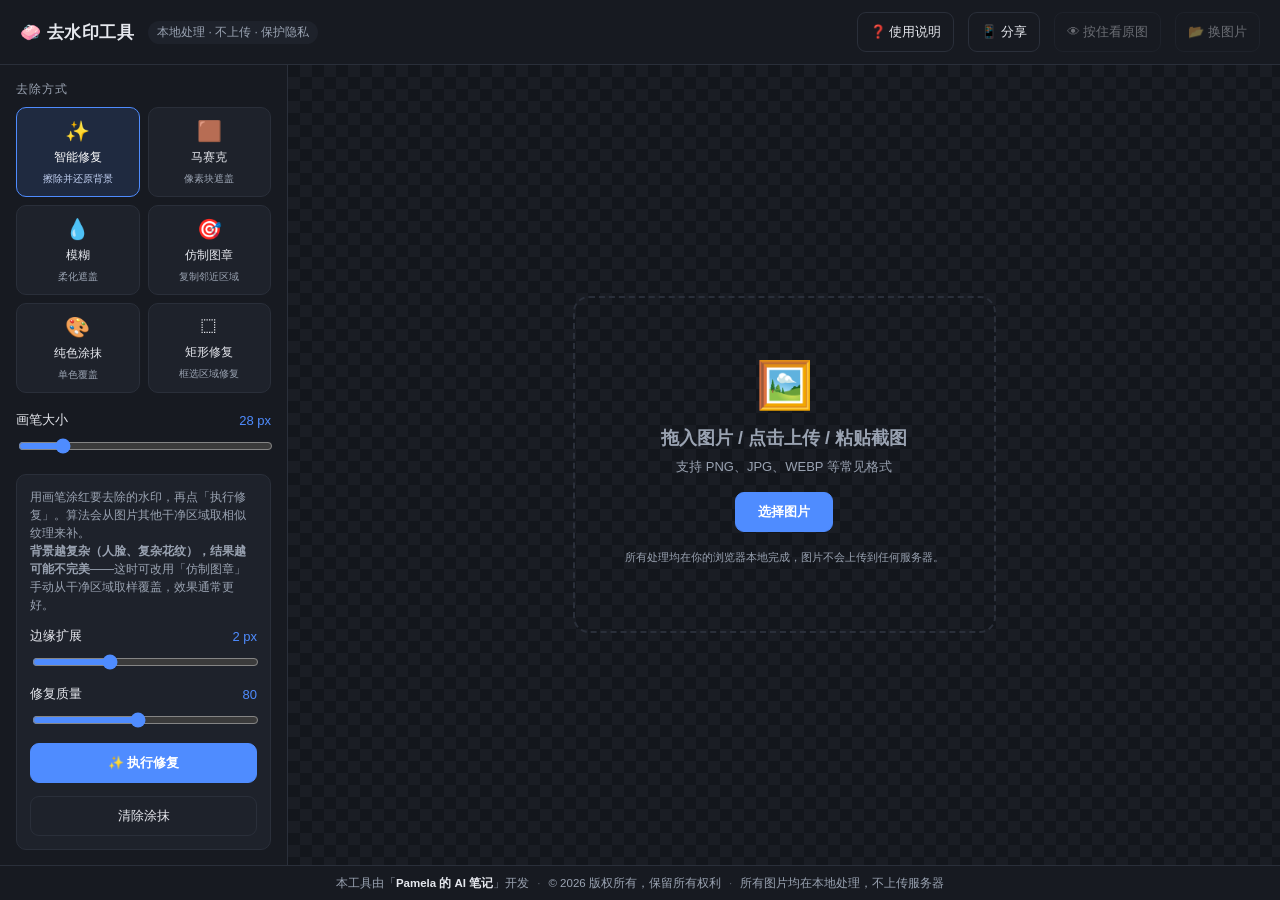
==== commit 049c773e: "feat: 页脚增加著作权信息（Pamela 的 AI 笔记） - 页面底部新增标准版权 footer：© 2026 Pamela 的 AI 笔记，保留所有权利 - 同步更新分享用副本 去水印工具.h" ====
--- a/去水印工具.html
+++ b/去水印工具.html
@@ -115,6 +115,13 @@
   .spinner{width:38px; height:38px; border:3px solid var(--border); border-top-color:var(--accent); border-radius:50%; animation:spin .8s linear infinite;}
   @keyframes spin{to{transform:rotate(360deg);}}
   .footnote{font-size:11px; color:var(--muted); line-height:1.6; margin-top:auto;}
+  .site-footer{
+    flex-shrink:0; text-align:center; font-size:11.5px; color:var(--muted);
+    background:var(--panel); border-top:1px solid var(--border);
+    padding:8px 16px; line-height:1.6;
+  }
+  .site-footer b{color:var(--text); font-weight:600;}
+  .site-footer .sep{margin:0 8px; opacity:.5;}
   kbd{background:var(--panel-2); border:1px solid var(--border); border-bottom-width:2px; border-radius:5px; padding:1px 6px; font-size:11px; font-family:inherit;}
   ::-webkit-scrollbar{width:10px; height:10px;}
   ::-webkit-scrollbar-thumb{background:#2c313c; border-radius:5px;}
@@ -150,6 +157,8 @@
     .stage{padding:14px;}
     .drop-hint{padding:42px 26px;}
     .drop-hint .big{font-size:40px;}
+    .site-footer{font-size:10.5px; padding:7px 12px;}
+    .site-footer .sep{margin:0 5px;}
   }
   @media (max-width:460px){
     header h1{font-size:15px; letter-spacing:0;}
@@ -252,6 +261,10 @@
     </div>
   </div>
 </div>
+
+<footer class="site-footer">
+  本工具由「<b>Pamela 的 AI 笔记</b>」开发<span class="sep">·</span>© 2026 版权所有，保留所有权利<span class="sep">·</span>所有图片均在本地处理，不上传服务器
+</footer>
 
 <input type="file" id="fileInput" accept="image/*" style="display:none;">
 <div class="toast" id="toast"></div>
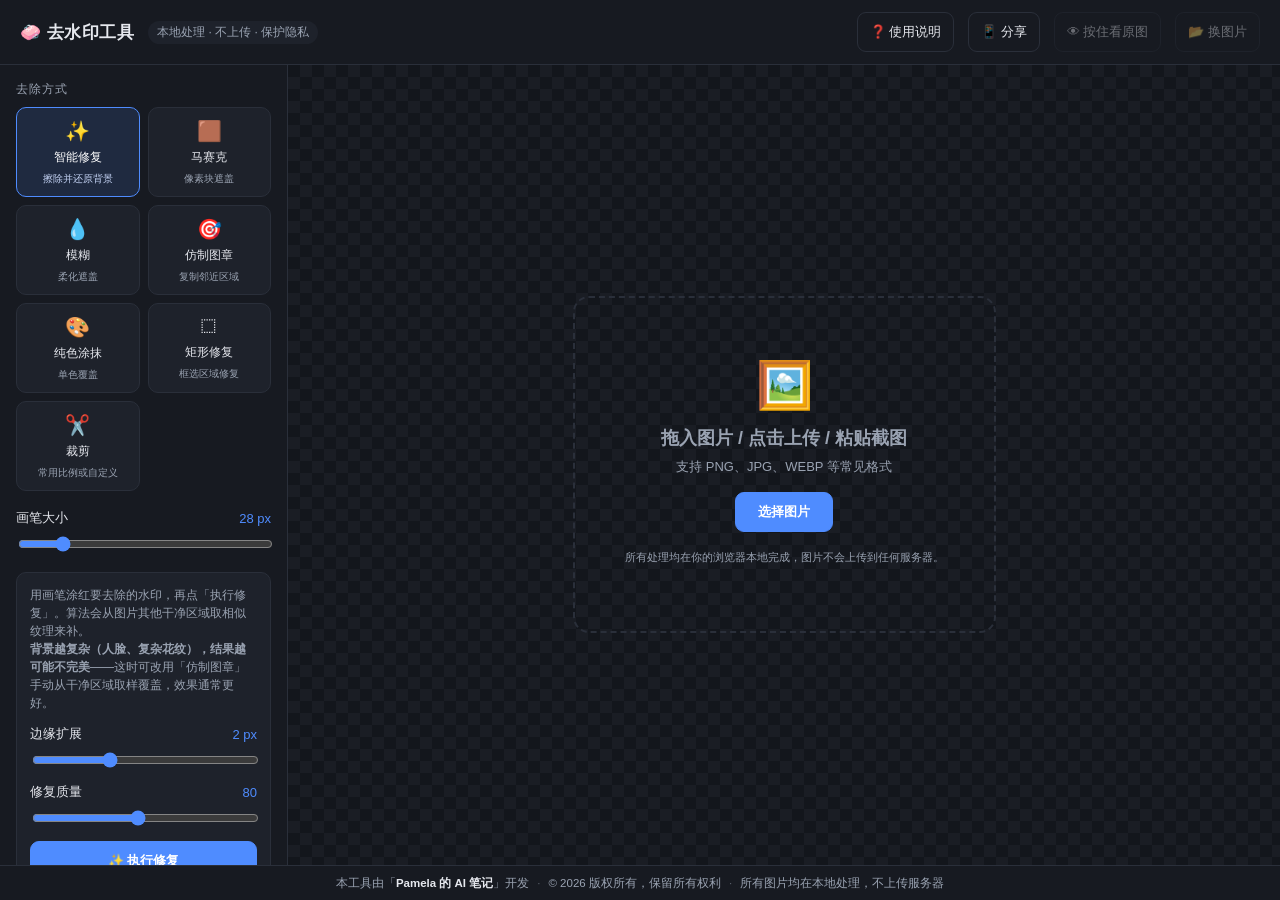
==== commit 05e304b8: "feat: 新增图片裁剪功能 - 新增自由、1:1、4:3、3:4、16:9、9:16 常用裁剪比例 - 支持拖拽、移动、四角调整及精确像素尺寸 - 裁剪操作兼容撤销、重做、原图对比与复位 - 同步更" ====
--- a/去水印工具.html
+++ b/去水印工具.html
@@ -85,6 +85,11 @@
   .field label .val{color:var(--accent); font-variant-numeric:tabular-nums;}
   input[type=range]{width:100%; accent-color:var(--accent);}
   input[type=color]{width:100%; height:34px; padding:0; border:1px solid var(--border); border-radius:8px; background:var(--panel-2); cursor:pointer;}
+  input[type=number]{
+    width:100%; min-width:0; height:36px; padding:0 9px; color:var(--text); background:var(--panel);
+    border:1px solid var(--border); border-radius:8px; font:inherit; font-size:12px; outline:none;
+  }
+  input[type=number]:focus{border-color:var(--accent);}
   .btn{
     border:1px solid var(--border); background:var(--panel-2); color:var(--text); padding:10px 12px;
     border-radius:9px; cursor:pointer; font-size:13px; transition:.15s; display:inline-flex;
@@ -99,6 +104,14 @@
   .row .btn{width:auto; flex:1;}
   .opts{background:var(--panel-2); border:1px solid var(--border); border-radius:10px; padding:13px; display:flex; flex-direction:column; gap:13px;}
   .opts .hint{font-size:12px; color:var(--muted); line-height:1.5;}
+  .seg{display:flex; gap:6px;}
+  .seg-btn{flex:1; padding:9px 6px; background:var(--panel); border:1px solid var(--border); border-radius:9px; color:var(--muted); cursor:pointer; font-size:13px; font-family:inherit; transition:.15s;}
+  .seg-btn:hover{border-color:var(--accent-2);}
+  .seg-btn.active{border-color:var(--accent); background:rgba(79,140,255,.16); color:#fff; font-weight:600;}
+  .crop-presets{display:grid; grid-template-columns:repeat(3,1fr); gap:6px;}
+  .crop-size-row{display:grid; grid-template-columns:1fr auto 1fr; gap:7px; align-items:center;}
+  .crop-size-row span{color:var(--muted); font-size:12px;}
+  .crop-status{font-size:12px; color:var(--accent); text-align:center; font-variant-numeric:tabular-nums;}
   .divider{height:1px; background:var(--border); margin:2px 0;}
   .toast{
     position:fixed; left:50%; bottom:28px; transform:translateX(-50%) translateY(20px);
@@ -209,10 +222,14 @@
           <span class="ic">⬚</span><span>矩形修复</span>
           <span class="desc">框选区域修复</span>
         </button>
+        <button class="tool-btn" data-tool="crop">
+          <span class="ic">✂️</span><span>裁剪</span>
+          <span class="desc">常用比例或自定义</span>
+        </button>
       </div>
     </div>
 
-    <div class="field">
+    <div class="field" id="brushField">
       <label>画笔大小 <span class="val" id="brushVal">28 px</span></label>
       <input type="range" id="brushSize" min="4" max="160" value="28">
     </div>
@@ -293,8 +310,9 @@
       <div class="tool-row"><div class="ti">⬚</div><div class="tc"><b>矩形修复</b> —— 直接拖拽框选一块矩形区域，松手自动还原。适合边角的方块台标。</div></div>
       <div class="tool-row"><div class="ti">🎯</div><div class="tc"><b>仿制图章</b> —— 先按住 <kbd>Alt</kbd> 点一下干净区域设为「取样点」（绿色十字），再涂抹水印，会把取样区纹理复制过去。<b>背景复杂（人脸、花纹）时比智能修复更好用。</b></div></div>
       <div class="tool-row"><div class="ti">🟫</div><div class="tc"><b>马赛克</b> —— 涂抹处变成像素块遮盖。不需要还原、只想盖住时用。</div></div>
-      <div class="tool-row"><div class="ti">💧</div><div class="tc"><b>模糊</b> —— 涂抹处柔化遮盖，比马赛克自然。</div></div>
+      <div class="tool-row"><div class="ti">💧</div><div class="tc"><b>模糊</b> —— 涂抹处柔化遮盖，比马赛克自然。支持两种方式：<b>「涂抹」</b>用画笔逐处糊；<b>「框选」</b>拖拽一个矩形，松手后整块一次性模糊，<b>大片要打码的区域用框选更快</b>。</div></div>
       <div class="tool-row"><div class="ti">🎨</div><div class="tc"><b>纯色涂抹</b> —— 用选定的单一颜色直接盖掉。</div></div>
+      <div class="tool-row"><div class="ti">✂️</div><div class="tc"><b>裁剪</b> —— 可选自由、1:1、4:3、3:4、16:9、9:16 常用比例，也可以直接拖拽自定义选区，或输入精确的像素宽高。选区可以移动，并可拖动四角继续调整。</div></div>
 
       <h3>③ 实用技巧</h3>
       <ul>
@@ -353,6 +371,7 @@
   const busyText=document.getElementById('busyText');
   const brushRange=document.getElementById('brushSize');
   const brushVal=document.getElementById('brushVal');
+  const brushField=document.getElementById('brushField');
   const zoomBar=document.getElementById('zoomBar');
   const zoomLabel=document.getElementById('zoomLabel');
 
@@ -377,6 +396,13 @@
   let cloneOffset=null;          // {dx,dy} active during clone stroke
   // rect tool
   let rectStart=null;
+  let blurMode='brush';            // 模糊工具：'brush' 涂抹 | 'rect' 框选
+  // crop tool
+  let cropSelection=null;          // {x,y,w,h} in image pixels
+  let cropRatio=0;                 // 0 = free, otherwise width / height
+  let cropDragMode=null;           // new | move | nw | ne | sw | se
+  let cropDragStart=null;
+  let cropDragOrigin=null;
   // options values
   let opt={ mosaicBlock:14, blurRadius:8, solidColor:'#ffffff', inpaintRadius:2, inpaintQuality:80 };
   // zoom & pan
@@ -455,6 +481,7 @@
       ctx.clearRect(0,0,w,h);
       ctx.drawImage(img,0,0,w,h);
       originalData=ctx.getImageData(0,0,w,h);
+      cropSelection=null;
       history=[]; redoStack=[];
       pushHistory();
       mctx.clearRect(0,0,w,h);
@@ -465,6 +492,10 @@
       zoomFit();
       enableControls(true);
       updateHistoryButtons();
+      if(currentTool==='crop'){
+        if(cropRatio>0) setCenteredCrop(cropRatio);
+        renderOptions(); renderOverlay();
+      }
       toast(scaled?`图片较大，已缩放至 ${w}×${h} 以保证流畅`:`已载入 ${w}×${h}`);
     };
     img.onerror=()=>toast('图片载入失败，请换一张试试');
@@ -486,7 +517,25 @@
       updateHistoryButtons();
     }catch(e){ console.error(e); }
   }
-  function restore(data){ ctx.putImageData(data,0,0); }
+  function putImageState(data, fitOnResize){
+    const sizeChanged=cw!==data.width||ch!==data.height;
+    if(sizeChanged){
+      cw=data.width; ch=data.height;
+      canvas.width=cw; canvas.height=ch;
+      overlay.width=cw; overlay.height=ch;
+      maskCanvas.width=cw; maskCanvas.height=ch;
+    }
+    ctx.putImageData(data,0,0);
+    if(sizeChanged&&fitOnResize) zoomFit();
+    return sizeChanged;
+  }
+  function restore(data){
+    putImageState(data,true);
+    mctx.clearRect(0,0,cw,ch);
+    cropSelection=null; rectStart=null; cloneSource=null;
+    if(currentTool==='crop') renderOptions();
+    renderOverlay();
+  }
   function undo(){
     if(history.length<=1) return;
     redoStack.push(history.pop());
@@ -514,18 +563,162 @@
     return {x:clamp(cx,0,cw-1), y:clamp(cy,0,ch-1)};
   }
 
+  // ---------- crop helpers ----------
+  function makeCropRect(anchor,pos,ratio){
+    const dx=pos.x-anchor.x, dy=pos.y-anchor.y;
+    let w=Math.abs(dx), h=Math.abs(dy);
+    if(ratio>0){
+      if(h<0.5) h=w/ratio;
+      else if(w<0.5) w=h*ratio;
+      else if(w/h>ratio) w=h*ratio;
+      else h=w/ratio;
+    }
+    const sx=dx<0?-1:1, sy=dy<0?-1:1;
+    const maxW=sx>0?cw-anchor.x:anchor.x;
+    const maxH=sy>0?ch-anchor.y:anchor.y;
+    if(ratio>0){
+      w=Math.min(w,maxW,maxH*ratio);
+      h=w/ratio;
+    }else{
+      w=Math.min(w,maxW); h=Math.min(h,maxH);
+    }
+    return {x:sx>0?anchor.x:anchor.x-w, y:sy>0?anchor.y:anchor.y-h, w, h};
+  }
+  function setCenteredCrop(ratio,width,height){
+    if(!cw) return;
+    let w, h;
+    if(width&&height){
+      w=clamp(Math.round(width),1,cw); h=clamp(Math.round(height),1,ch);
+    }else{
+      w=cw*.9; h=ch*.9;
+      if(ratio>0){
+        if(w/h>ratio) w=h*ratio;
+        else h=w/ratio;
+      }
+    }
+    cropSelection={x:(cw-w)/2,y:(ch-h)/2,w,h};
+    updateCropControls(); renderOverlay();
+  }
+  function cropHandleTolerance(){
+    const r=canvas.getBoundingClientRect();
+    return Math.max(5,12*cw/Math.max(1,r.width));
+  }
+  function getCropHit(pos){
+    if(!cropSelection) return 'new';
+    const s=cropSelection, t=cropHandleTolerance();
+    const corners={nw:[s.x,s.y],ne:[s.x+s.w,s.y],sw:[s.x,s.y+s.h],se:[s.x+s.w,s.y+s.h]};
+    for(const [name,p] of Object.entries(corners)){
+      if(Math.hypot(pos.x-p[0],pos.y-p[1])<=t) return name;
+    }
+    if(pos.x>=s.x&&pos.x<=s.x+s.w&&pos.y>=s.y&&pos.y<=s.y+s.h) return 'move';
+    return 'new';
+  }
+  function updateCropCursor(pos){
+    if(currentTool!=='crop'){ canvasWrap.style.cursor=''; return; }
+    const hit=getCropHit(pos);
+    const cursors={move:'move',nw:'nwse-resize',se:'nwse-resize',ne:'nesw-resize',sw:'nesw-resize',new:'crosshair'};
+    canvasWrap.style.cursor=cursors[hit]||'crosshair';
+  }
+  function startCrop(pos){
+    drawing=true; cropDragMode=getCropHit(pos); cropDragStart={...pos};
+    cropDragOrigin=cropSelection?{...cropSelection}:null;
+    if(cropDragMode==='new') cropSelection={x:pos.x,y:pos.y,w:0,h:0};
+  }
+  function moveCrop(pos){
+    if(cropDragMode==='move'&&cropDragOrigin){
+      const dx=pos.x-cropDragStart.x, dy=pos.y-cropDragStart.y;
+      cropSelection={...cropDragOrigin,
+        x:clamp(cropDragOrigin.x+dx,0,cw-cropDragOrigin.w),
+        y:clamp(cropDragOrigin.y+dy,0,ch-cropDragOrigin.h)};
+    }else if(cropDragMode==='new'){
+      cropSelection=makeCropRect(cropDragStart,pos,cropRatio);
+    }else if(cropDragOrigin){
+      const s=cropDragOrigin;
+      const anchors={nw:{x:s.x+s.w,y:s.y+s.h},ne:{x:s.x,y:s.y+s.h},sw:{x:s.x+s.w,y:s.y},se:{x:s.x,y:s.y}};
+      cropSelection=makeCropRect(anchors[cropDragMode],pos,cropRatio);
+    }
+    updateCropControls(); renderOverlay();
+  }
+  function updateCropControls(){
+    const widthEl=document.getElementById('cropWidth');
+    const heightEl=document.getElementById('cropHeight');
+    const status=document.getElementById('cropStatus');
+    const apply=document.getElementById('applyCrop');
+    if(!widthEl||!heightEl) return;
+    const w=cropSelection?Math.max(1,Math.round(cropSelection.w)):cw;
+    const h=cropSelection?Math.max(1,Math.round(cropSelection.h)):ch;
+    widthEl.value=w||''; heightEl.value=h||'';
+    if(status) status.textContent=cropSelection&&cropSelection.w>=2&&cropSelection.h>=2?`当前选区：${w} × ${h} px`:'请在图片上拖拽框选裁剪区域';
+    if(apply) apply.disabled=!(cropSelection&&cropSelection.w>=2&&cropSelection.h>=2);
+  }
+  function applyCustomCropSize(){
+    if(!cw){ toast('请先载入图片'); return; }
+    const w=parseInt(document.getElementById('cropWidth')?.value,10);
+    const h=parseInt(document.getElementById('cropHeight')?.value,10);
+    if(!Number.isFinite(w)||!Number.isFinite(h)||w<1||h<1){ toast('请输入有效的宽度和高度'); return; }
+    cropRatio=0;
+    const width=Math.min(w,cw), height=Math.min(h,ch);
+    const center=cropSelection?{x:cropSelection.x+cropSelection.w/2,y:cropSelection.y+cropSelection.h/2}:{x:cw/2,y:ch/2};
+    cropSelection={x:clamp(center.x-width/2,0,cw-width),y:clamp(center.y-height/2,0,ch-height),w:width,h:height};
+    renderOptions(); renderOverlay();
+    if(w>cw||h>ch) toast(`选区已限制在原图 ${cw}×${ch} px 内`);
+  }
+  function applyCrop(){
+    if(!cropSelection||cropSelection.w<2||cropSelection.h<2){ toast('请先框选裁剪区域'); return; }
+    const x=clamp(Math.round(cropSelection.x),0,cw-1);
+    const y=clamp(Math.round(cropSelection.y),0,ch-1);
+    const w=Math.max(1,Math.min(cw-x,Math.round(cropSelection.w)));
+    const h=Math.max(1,Math.min(ch-y,Math.round(cropSelection.h)));
+    if(x===0&&y===0&&w===cw&&h===ch){ toast('当前选区与原图相同'); return; }
+    const cropped=ctx.getImageData(x,y,w,h);
+    putImageState(cropped,true);
+    cropSelection=null; cropDragMode=null; cropDragOrigin=null;
+    pushHistory(); renderOptions(); renderOverlay();
+    toast(`裁剪完成：${w} × ${h} px`);
+  }
+
   // ---------- overlay (mask + cursor) ----------
   let cursorPos=null;
   function renderOverlay(){
     octx.clearRect(0,0,cw,ch);
+    const rectMode = currentTool==='rect' || currentTool==='crop' || (currentTool==='blur' && blurMode==='rect');
     // mask
-    octx.drawImage(maskCanvas,0,0);
+    if(currentTool!=='crop') octx.drawImage(maskCanvas,0,0);
     // rect preview
-    if(currentTool==='rect' && rectStart && cursorPos){
+    if(rectMode && rectStart && cursorPos){
       const x=Math.min(rectStart.x,cursorPos.x), y=Math.min(rectStart.y,cursorPos.y);
       const w=Math.abs(cursorPos.x-rectStart.x), h=Math.abs(cursorPos.y-rectStart.y);
       octx.fillStyle='rgba(79,140,255,.25)'; octx.fillRect(x,y,w,h);
       octx.strokeStyle='#4f8cff'; octx.lineWidth=Math.max(1,2*(cw/canvas.getBoundingClientRect().width)); octx.strokeRect(x,y,w,h);
+    }
+    // crop selection
+    if(currentTool==='crop'&&cropSelection&&cropSelection.w>0&&cropSelection.h>0){
+      const s=cropSelection;
+      const scale=cw/Math.max(1,canvas.getBoundingClientRect().width);
+      const right=s.x+s.w, bottom=s.y+s.h;
+      octx.fillStyle='rgba(0,0,0,.55)';
+      octx.fillRect(0,0,cw,s.y); octx.fillRect(0,bottom,cw,ch-bottom);
+      octx.fillRect(0,s.y,s.x,s.h); octx.fillRect(right,s.y,cw-right,s.h);
+      octx.strokeStyle='#fff'; octx.lineWidth=Math.max(1,1.5*scale); octx.setLineDash([]);
+      octx.strokeRect(s.x,s.y,s.w,s.h);
+      octx.strokeStyle='rgba(255,255,255,.55)'; octx.lineWidth=Math.max(1,scale); octx.setLineDash([5*scale,5*scale]);
+      for(let i=1;i<3;i++){
+        octx.beginPath(); octx.moveTo(s.x+s.w*i/3,s.y); octx.lineTo(s.x+s.w*i/3,bottom); octx.stroke();
+        octx.beginPath(); octx.moveTo(s.x,s.y+s.h*i/3); octx.lineTo(right,s.y+s.h*i/3); octx.stroke();
+      }
+      octx.setLineDash([]);
+      const hs=8*scale;
+      octx.fillStyle='#fff'; octx.strokeStyle='#4f8cff'; octx.lineWidth=Math.max(1,scale);
+      [[s.x,s.y],[right,s.y],[s.x,bottom],[right,bottom]].forEach(([x,y])=>{
+        octx.fillRect(x-hs/2,y-hs/2,hs,hs); octx.strokeRect(x-hs/2,y-hs/2,hs,hs);
+      });
+      const label=`${Math.max(1,Math.round(s.w))} × ${Math.max(1,Math.round(s.h))}`;
+      octx.font=`${12*scale}px sans-serif`;
+      const tw=octx.measureText(label).width, pad=5*scale, lh=22*scale;
+      const lx=clamp(s.x+6*scale,0,Math.max(0,cw-tw-pad*2));
+      const ly=s.y+lh<bottom?s.y+4*scale:Math.max(0,s.y-lh);
+      octx.fillStyle='rgba(23,26,33,.88)'; octx.fillRect(lx,ly,tw+pad*2,lh);
+      octx.fillStyle='#fff'; octx.textBaseline='middle'; octx.fillText(label,lx+pad,ly+lh/2);
     }
     // clone source marker
     if(currentTool==='clone' && cloneSource){
@@ -536,7 +729,7 @@
       octx.beginPath(); octx.arc(cloneSource.x,cloneSource.y,r,0,7); octx.stroke();
     }
     // cursor circle
-    if(cursorPos && currentTool!=='rect'){
+    if(cursorPos && !rectMode){
       const r=brush/2;
       octx.beginPath(); octx.arc(cursorPos.x,cursorPos.y,r,0,Math.PI*2);
       octx.strokeStyle='rgba(255,255,255,.9)'; octx.lineWidth=1.5*(cw/Math.max(1,canvas.getBoundingClientRect().width)); octx.stroke();
@@ -929,12 +1122,34 @@
       hideBusy();
     },30);
   }
+  function executeBlurRect(x,y,w,h){
+    x=Math.max(0,x); y=Math.max(0,y);
+    const xe=Math.min(cw,x+w), ye=Math.min(ch,y+h);
+    if(xe<=x||ye<=y) return;
+    showBusy('模糊处理中…');
+    setTimeout(()=>{
+      const img=ctx.getImageData(0,0,cw,ch);
+      const src=img.data;
+      const blurred=boxBlur(src,cw,ch,opt.blurRadius);
+      for(let yy=y;yy<ye;yy++){
+        for(let xx=x;xx<xe;xx++){
+          const i=(yy*cw+xx)*4;
+          src[i]=blurred[i]; src[i+1]=blurred[i+1]; src[i+2]=blurred[i+2]; src[i+3]=blurred[i+3];
+        }
+      }
+      ctx.putImageData(img,0,0);
+      pushHistory(); toast('模糊完成');
+      hideBusy();
+    },30);
+  }
 
   // ---------- pointer interaction ----------
   function startStroke(pos,e){
     drawing=true; lastX=pos.x; lastY=pos.y; dirty=null;
+    if(currentTool==='crop'){ startCrop(pos); renderOverlay(); return; }
     if(currentTool==='inpaint'){ paintMask(pos.x,pos.y,pos.x,pos.y); renderOverlay(); return; }
     if(currentTool==='rect'){ rectStart={x:pos.x,y:pos.y}; return; }
+    if(currentTool==='blur' && blurMode==='rect'){ rectStart={x:pos.x,y:pos.y}; return; }
     if(currentTool==='clone'){
       if(e.altKey || !cloneSource){
         if(e.altKey){ cloneSource={x:pos.x,y:pos.y}; drawing=false; renderOverlay(); toast('已设置取样点，现在涂抹要覆盖的位置'); return; }
@@ -952,14 +1167,23 @@
     stampAt(pos.x,pos.y); flushDirty();
   }
   function moveStroke(pos){
+    if(currentTool==='crop'){ moveCrop(pos); return; }
     if(currentTool==='inpaint'){ paintMask(lastX,lastY,pos.x,pos.y); renderOverlay(); lastX=pos.x;lastY=pos.y; return; }
     if(currentTool==='rect'){ renderOverlay(); return; }
+    if(currentTool==='blur' && blurMode==='rect'){ renderOverlay(); return; }
     strokeStamp(lastX,lastY,pos.x,pos.y);
     lastX=pos.x; lastY=pos.y;
   }
   function endStroke(pos){
     if(!drawing){ return; }
     drawing=false;
+    if(currentTool==='crop'){
+      moveCrop(pos);
+      if(cropSelection&&(cropSelection.w<2||cropSelection.h<2)) cropSelection=null;
+      cropDragMode=null; cropDragOrigin=null; cropDragStart=null;
+      updateCropControls(); renderOverlay(); updateCropCursor(pos);
+      return;
+    }
     if(currentTool==='inpaint'){ return; } // wait for 执行修复
     if(currentTool==='rect'){
       const x=Math.min(rectStart.x,pos.x), y=Math.min(rectStart.y,pos.y);
@@ -967,6 +1191,15 @@
       rectStart=null; renderOverlay();
       if(w<3||h<3){ return; }
       executeRect(Math.round(x),Math.round(y),Math.round(w),Math.round(h));
+      return;
+    }
+    if(currentTool==='blur' && blurMode==='rect'){
+      if(rectStart){
+        const x=Math.min(rectStart.x,pos.x), y=Math.min(rectStart.y,pos.y);
+        const w=Math.abs(pos.x-rectStart.x), h=Math.abs(pos.y-rectStart.y);
+        rectStart=null; renderOverlay();
+        if(w>=3&&h>=3) executeBlurRect(Math.round(x),Math.round(y),Math.round(w),Math.round(h));
+      }
       return;
     }
     // pixel tools: commit
@@ -984,10 +1217,10 @@
     if(!cw) return;
     const pos=getPos(e); cursorPos=pos;
     if(drawing) moveStroke(pos);
-    else renderOverlay();
+    else{ updateCropCursor(pos); renderOverlay(); }
   });
   window.addEventListener('pointerup',e=>{
-    if(!cw||!drawing && currentTool!=='rect') { if(drawing) endStroke(getPos(e)); return; }
+    if(!cw||!drawing) return;
     endStroke(getPos(e));
   });
   canvasWrap.addEventListener('pointerleave',()=>{ cursorPos=null; if(!drawing) renderOverlay(); });
@@ -1013,7 +1246,14 @@
       <div class="field"><label>马赛克块大小 <span class="val">${opt.mosaicBlock} px</span></label>
         <input type="range" min="4" max="50" value="${opt.mosaicBlock}" data-opt="mosaicBlock"></div>`,
     blur:()=>`
-      <div class="hint">直接在水印上涂抹，进行模糊柔化遮盖。</div>
+      <div class="field"><label>模糊方式</label>
+        <div class="seg" id="blurModeSeg">
+          <button type="button" class="seg-btn ${blurMode==='brush'?'active':''}" data-blurmode="brush">🖌 涂抹</button>
+          <button type="button" class="seg-btn ${blurMode==='rect'?'active':''}" data-blurmode="rect">▭ 框选</button>
+        </div></div>
+      <div class="hint">${blurMode==='brush'
+        ? '用画笔在水印上涂抹，进行模糊柔化遮盖。'
+        : '在图片上拖拽框选一个矩形区域，松手后整块一次性模糊——大片需要模糊的区域用这个更快。'}</div>
       <div class="field"><label>模糊强度 <span class="val">${opt.blurRadius} px</span></label>
         <input type="range" min="1" max="30" value="${opt.blurRadius}" data-opt="blurRadius"></div>`,
     clone:()=>`
@@ -1021,7 +1261,35 @@
     solid:()=>`
       <div class="hint">用纯色直接涂抹覆盖水印。</div>
       <div class="field"><label>覆盖颜色</label>
-        <input type="color" value="${opt.solidColor}" data-opt="solidColor"></div>`
+        <input type="color" value="${opt.solidColor}" data-opt="solidColor"></div>`,
+    crop:()=>{
+      const selected=cropSelection&&cropSelection.w>=2&&cropSelection.h>=2;
+      const w=selected?Math.round(cropSelection.w):cw;
+      const h=selected?Math.round(cropSelection.h):ch;
+      const active=r=>Math.abs(cropRatio-r)<.0001?'active':'';
+      return `
+      <div class="hint">在图片上拖拽框选裁剪区域；选区内部可移动，四角可继续调整。</div>
+      <div class="field"><label>常用尺寸</label>
+        <div class="crop-presets">
+          <button type="button" class="seg-btn ${active(0)}" data-crop-ratio="0">自由</button>
+          <button type="button" class="seg-btn ${active(1)}" data-crop-ratio="1">1:1</button>
+          <button type="button" class="seg-btn ${active(4/3)}" data-crop-ratio="${4/3}">4:3</button>
+          <button type="button" class="seg-btn ${active(3/4)}" data-crop-ratio="${3/4}">3:4</button>
+          <button type="button" class="seg-btn ${active(16/9)}" data-crop-ratio="${16/9}">16:9</button>
+          <button type="button" class="seg-btn ${active(9/16)}" data-crop-ratio="${9/16}">9:16</button>
+        </div></div>
+      <div class="field"><label>自定义选区尺寸（像素）</label>
+        <div class="crop-size-row">
+          <input type="number" id="cropWidth" min="1" max="${cw||1}" value="${w||''}" aria-label="裁剪宽度">
+          <span>×</span>
+          <input type="number" id="cropHeight" min="1" max="${ch||1}" value="${h||''}" aria-label="裁剪高度">
+        </div>
+        <button type="button" class="btn ghost" id="setCropSize">设置选区尺寸</button>
+      </div>
+      <div class="crop-status" id="cropStatus">${selected?`当前选区：${w} × ${h} px`:'请在图片上拖拽框选裁剪区域'}</div>
+      <button class="btn primary" id="applyCrop" ${selected?'':'disabled'}>✂️ 应用裁剪</button>
+      <button class="btn ghost" id="clearCrop">取消选区</button>`;
+    }
   };
   function renderOptions(){
     optsEl.innerHTML=toolOptions[currentTool]();
@@ -1035,12 +1303,35 @@
     });
     const ai=document.getElementById('applyInpaint'); if(ai) ai.onclick=executeInpaint;
     const cm=document.getElementById('clearMaskBtn'); if(cm) cm.onclick=clearMask;
+    optsEl.querySelectorAll('[data-blurmode]').forEach(el=>{
+      el.addEventListener('click',()=>{
+        blurMode=el.dataset.blurmode;
+        rectStart=null;
+        renderOptions(); renderOverlay();
+      });
+    });
+    optsEl.querySelectorAll('[data-crop-ratio]').forEach(el=>{
+      el.addEventListener('click',()=>{
+        cropRatio=parseFloat(el.dataset.cropRatio)||0;
+        if(cropRatio>0) setCenteredCrop(cropRatio);
+        renderOptions(); renderOverlay();
+      });
+    });
+    const setCropSize=document.getElementById('setCropSize'); if(setCropSize) setCropSize.onclick=applyCustomCropSize;
+    const applyCropBtn=document.getElementById('applyCrop'); if(applyCropBtn) applyCropBtn.onclick=applyCrop;
+    const clearCrop=document.getElementById('clearCrop'); if(clearCrop) clearCrop.onclick=()=>{ cropSelection=null; updateCropControls(); renderOverlay(); };
+    ['cropWidth','cropHeight'].forEach(id=>{
+      document.getElementById(id)?.addEventListener('keydown',e=>{ if(e.key==='Enter') applyCustomCropSize(); });
+    });
   }
   document.getElementById('tools').addEventListener('click',e=>{
     const btn=e.target.closest('.tool-btn'); if(!btn) return;
     document.querySelectorAll('.tool-btn').forEach(b=>b.classList.remove('active'));
     btn.classList.add('active');
+    if(currentTool==='crop'&&btn.dataset.tool!=='crop') cropSelection=null;
     currentTool=btn.dataset.tool;
+    brushField.style.display=currentTool==='crop'?'none':'flex';
+    canvasWrap.style.cursor=currentTool==='crop'?'crosshair':'';
     if(currentTool!=='inpaint') clearMask();
     if(currentTool!=='clone') cloneSource=null;
     rectStart=null;
@@ -1053,7 +1344,7 @@
   document.getElementById('redoBtn').onclick=redo;
   document.getElementById('resetBtn').onclick=()=>{
     if(!originalData) return;
-    ctx.putImageData(originalData,0,0); clearMask(); pushHistory(); toast('已复位到原图');
+    restore(originalData); pushHistory(); toast('已复位到原图');
   };
   document.getElementById('downloadBtn').onclick=()=>{
     canvas.toBlob(blob=>{
@@ -1070,8 +1361,23 @@
   // compare original (press & hold)
   const compareBtn=document.getElementById('compareBtn');
   let compareSaved=null;
-  function showOriginal(){ if(!originalData) return; compareSaved=ctx.getImageData(0,0,cw,ch); ctx.putImageData(originalData,0,0); }
-  function hideOriginal(){ if(compareSaved){ ctx.putImageData(compareSaved,0,0); compareSaved=null; } }
+  let compareMask=null, compareCropSelection=null;
+  function showOriginal(){
+    if(!originalData||compareSaved) return;
+    compareSaved=ctx.getImageData(0,0,cw,ch);
+    compareMask=mctx.getImageData(0,0,cw,ch);
+    compareCropSelection=cropSelection?{...cropSelection}:null;
+    putImageState(originalData,true); octx.clearRect(0,0,cw,ch);
+  }
+  function hideOriginal(){
+    if(!compareSaved) return;
+    putImageState(compareSaved,true);
+    if(compareMask&&compareMask.width===cw&&compareMask.height===ch) mctx.putImageData(compareMask,0,0);
+    cropSelection=compareCropSelection;
+    compareSaved=compareMask=compareCropSelection=null;
+    if(currentTool==='crop') renderOptions();
+    renderOverlay();
+  }
   compareBtn.addEventListener('pointerdown',e=>{e.preventDefault();showOriginal();});
   compareBtn.addEventListener('pointerup',hideOriginal);
   compareBtn.addEventListener('pointerleave',hideOriginal);
@@ -1092,6 +1398,7 @@
     else if(e.key==='['){ brush=Math.max(4,brush-4); brushRange.value=brush; brushVal.textContent=brush+' px'; renderOverlay(); }
     else if(e.key===']'){ brush=Math.min(160,brush+4); brushRange.value=brush; brushVal.textContent=brush+' px'; renderOverlay(); }
     else if((e.ctrlKey||e.metaKey)&&e.key==='Enter'&&currentTool==='inpaint'){ executeInpaint(); }
+    else if((e.ctrlKey||e.metaKey)&&e.key==='Enter'&&currentTool==='crop'){ applyCrop(); }
   });
 
   // ---------- help modal ----------
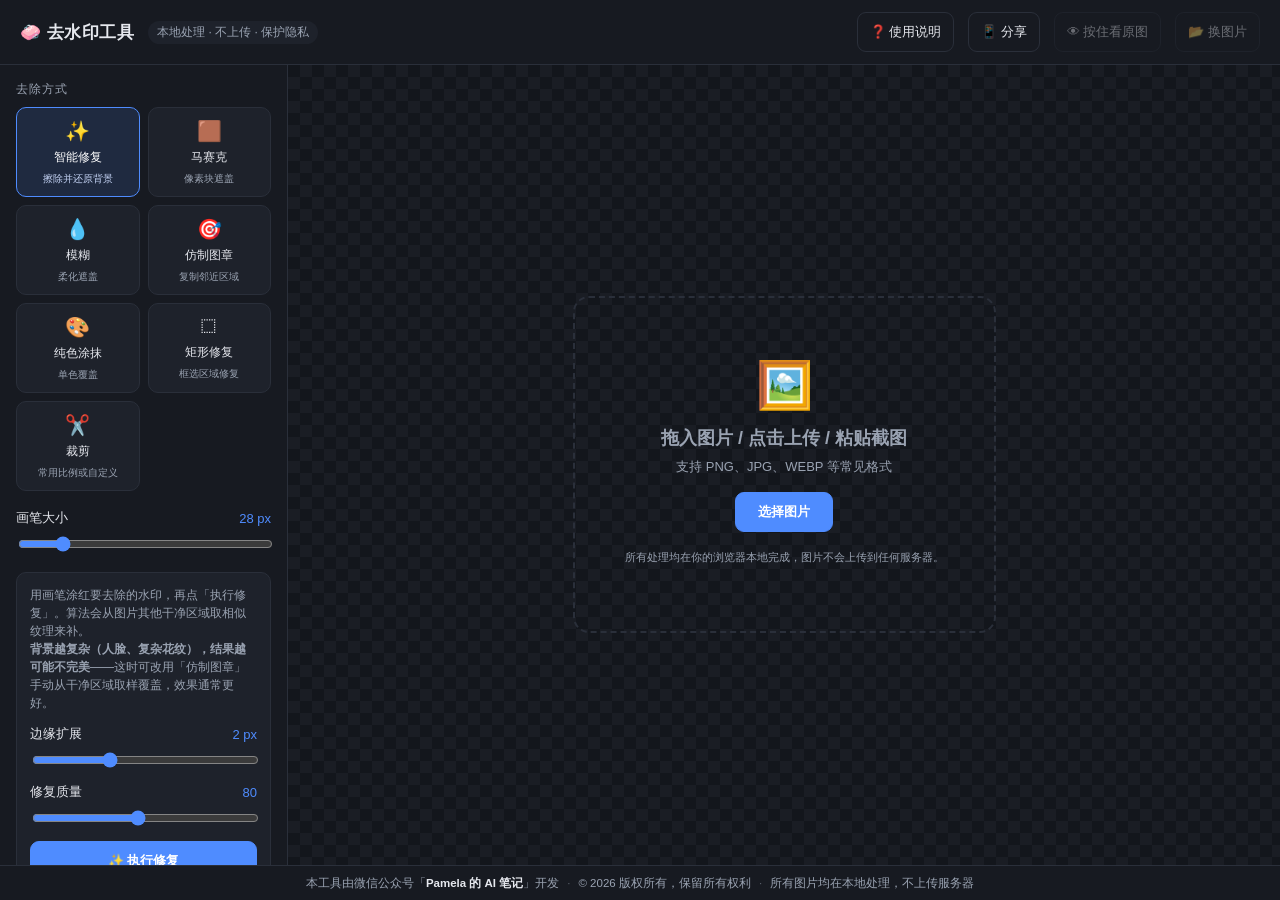
==== commit 8e3380d6: "更新页脚微信公众号标识" ====
--- a/去水印工具.html
+++ b/去水印工具.html
@@ -1,6 +1,14 @@
 <!DOCTYPE html>
 <html lang="zh-CN">
 <head>
+<!-- Google tag (gtag.js) -->
+<script async src="https://www.googletagmanager.com/gtag/js?id=G-QK1S0Y1B4C"></script>
+<script>
+  window.dataLayer = window.dataLayer || [];
+  function gtag(){dataLayer.push(arguments);}
+  gtag('js', new Date());
+  gtag('config', 'G-QK1S0Y1B4C');
+</script>
 <meta charset="UTF-8">
 <meta name="viewport" content="width=device-width, initial-scale=1.0">
 <title>去水印工具 · 多功能本地处理</title>
@@ -280,7 +288,7 @@
 </div>
 
 <footer class="site-footer">
-  本工具由「<b>Pamela 的 AI 笔记</b>」开发<span class="sep">·</span>© 2026 版权所有，保留所有权利<span class="sep">·</span>所有图片均在本地处理，不上传服务器
+  本工具由微信公众号「<b>Pamela 的 AI 笔记</b>」开发<span class="sep">·</span>© 2026 版权所有，保留所有权利<span class="sep">·</span>所有图片均在本地处理，不上传服务器
 </footer>
 
 <input type="file" id="fileInput" accept="image/*" style="display:none;">
@@ -295,7 +303,7 @@
     </div>
     <div class="modal-body">
       <div class="note">
-        🔒 <b>隐私安全</b>：本工具所有图片处理都在你自己的浏览器里完成，图片<b>不会上传</b>到任何服务器，可放心处理内部素材，断网也能正常使用。
+        🔒 <b>隐私安全</b>：本工具所有图片处理都在你自己的浏览器里完成，图片<b>不会上传</b>到任何服务器，可放心处理内部素材，断网也能正常使用。为了解使用情况，本页仅发送不包含图片内容、文件名或输入数据的访问与功能使用事件。
       </div>
 
       <h3>① 三步上手</h3>
@@ -416,6 +424,9 @@
     toastEl.textContent=msg; toastEl.classList.add('show');
     clearTimeout(toast._t); toast._t=setTimeout(()=>toastEl.classList.remove('show'),2200);
   }
+  function trackEvent(name,params){
+    if(typeof window.gtag==='function') window.gtag('event',name,params||{});
+  }
   function showBusy(t){ busyText.textContent=t||'处理中…'; busy.classList.add('show'); }
   function hideBusy(){ busy.classList.remove('show'); }
   const clamp=(v,a,b)=>v<a?a:(v>b?b:v);
@@ -496,6 +507,7 @@
         if(cropRatio>0) setCenteredCrop(cropRatio);
         renderOptions(); renderOverlay();
       }
+      trackEvent('image_loaded');
       toast(scaled?`图片较大，已缩放至 ${w}×${h} 以保证流畅`:`已载入 ${w}×${h}`);
     };
     img.onerror=()=>toast('图片载入失败，请换一张试试');
@@ -674,6 +686,7 @@
     putImageState(cropped,true);
     cropSelection=null; cropDragMode=null; cropDragOrigin=null;
     pushHistory(); renderOptions(); renderOverlay();
+    trackEvent('crop_applied');
     toast(`裁剪完成：${w} × ${h} px`);
   }
 
@@ -1107,7 +1120,7 @@
       const m=maskArrayFromCanvas();
       const ok=runInpaint(m);
       clearMask();
-      if(ok){ pushHistory(); toast('修复完成'); }
+      if(ok){ pushHistory(); trackEvent('inpaint_applied'); toast('修复完成'); }
       hideBusy();
     },30);
   }
@@ -1118,7 +1131,7 @@
       const xe=Math.min(cw,x+w), ye=Math.min(ch,y+h);
       for(let yy=Math.max(0,y);yy<ye;yy++) for(let xx=Math.max(0,x);xx<xe;xx++) m[yy*cw+xx]=1;
       const ok=runInpaint(m);
-      if(ok){ pushHistory(); toast('修复完成'); }
+      if(ok){ pushHistory(); trackEvent('rect_inpaint_applied'); toast('修复完成'); }
       hideBusy();
     },30);
   }
@@ -1138,7 +1151,7 @@
         }
       }
       ctx.putImageData(img,0,0);
-      pushHistory(); toast('模糊完成');
+      pushHistory(); trackEvent('blur_applied'); toast('模糊完成');
       hideBusy();
     },30);
   }
@@ -1204,6 +1217,10 @@
     }
     // pixel tools: commit
     pushHistory();
+    if(currentTool==='mosaic') trackEvent('mosaic_applied');
+    else if(currentTool==='blur') trackEvent('blur_applied');
+    else if(currentTool==='clone') trackEvent('clone_applied');
+    else if(currentTool==='solid') trackEvent('solid_applied');
     snapshot=working=sourceBuffer=null;
   }
 
@@ -1347,6 +1364,7 @@
     restore(originalData); pushHistory(); toast('已复位到原图');
   };
   document.getElementById('downloadBtn').onclick=()=>{
+    trackEvent('result_downloaded');
     canvas.toBlob(blob=>{
       const a=document.createElement('a');
       a.href=URL.createObjectURL(blob);
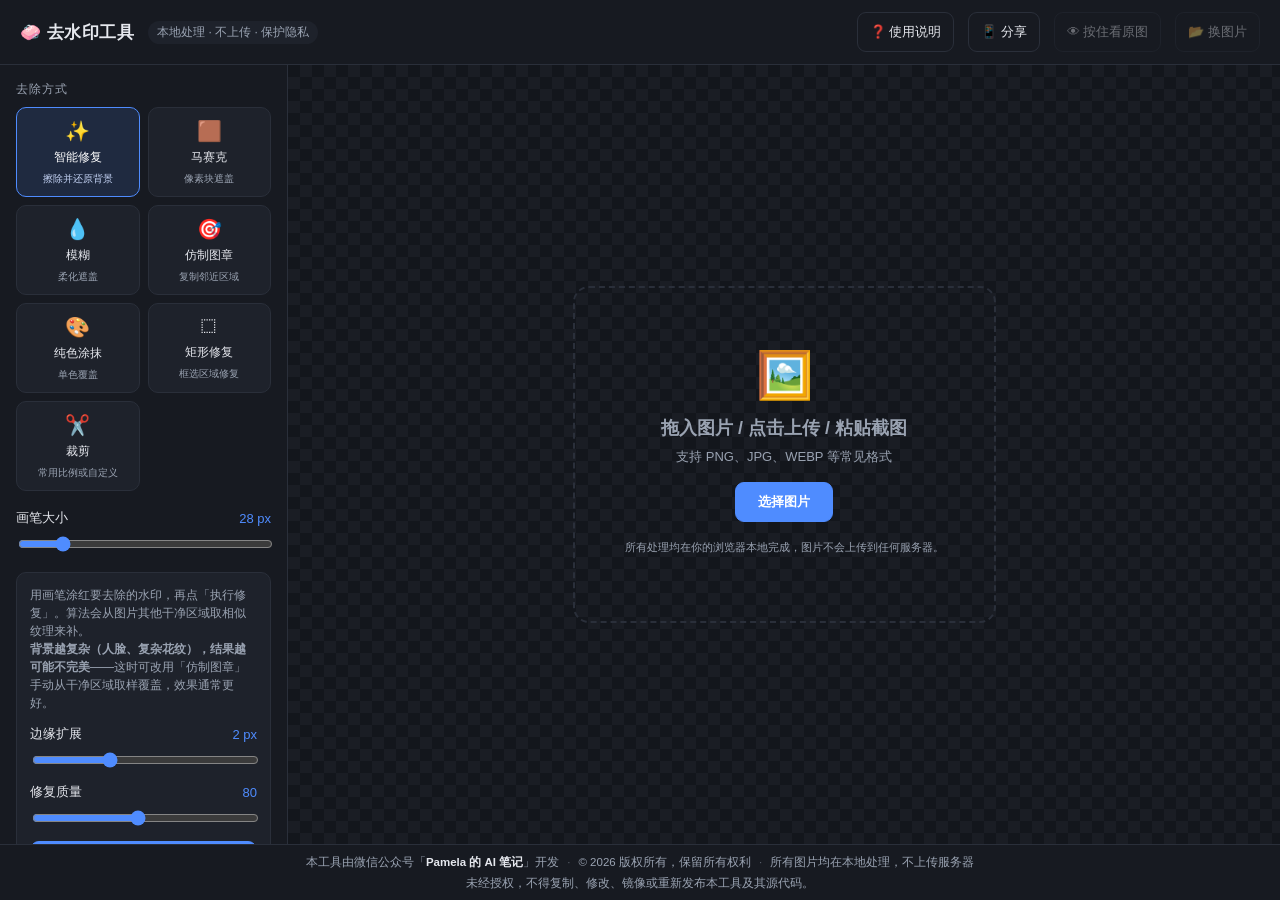
==== commit 3fc796a0: "feat: 增加公众号引导与马赛克框选" ====
--- a/去水印工具.html
+++ b/去水印工具.html
@@ -143,6 +143,7 @@
   }
   .site-footer b{color:var(--text); font-weight:600;}
   .site-footer .sep{margin:0 8px; opacity:.5;}
+  .site-footer .copyright-notice{display:block; margin-top:2px;}
   kbd{background:var(--panel-2); border:1px solid var(--border); border-bottom-width:2px; border-radius:5px; padding:1px 6px; font-size:11px; font-family:inherit;}
   ::-webkit-scrollbar{width:10px; height:10px;}
   ::-webkit-scrollbar-thumb{background:#2c313c; border-radius:5px;}
@@ -165,6 +166,13 @@
   .modal-body .tool-row .ti{font-size:22px; flex-shrink:0; width:30px; text-align:center;}
   .modal-body .tool-row .tc b{color:var(--text);}
   .modal-body .tool-row .tc{font-size:13px; color:var(--muted); line-height:1.65;}
+  .follow-intro{margin:0 auto 23px; text-align:center; color:var(--muted); font-size:13px; line-height:1.75; white-space:nowrap;}
+  .follow-card{max-width:284px; margin:0 auto; background:var(--panel-2); border:1px solid var(--border); border-radius:13px; padding:19px 16px 17px; text-align:center;}
+  .follow-card h3{display:block; margin:0 0 7px; color:var(--text); font-size:14px;}
+  .follow-card p{margin:0 0 15px; color:var(--muted); font-size:12px; line-height:1.55;}
+  .follow-qr{display:block; width:min(100%,220px); aspect-ratio:1; margin:0 auto; border-radius:11px; object-fit:cover; background:#fff;}
+  .follow-note{text-align:center; color:var(--muted); font-size:11.5px; line-height:1.8; margin:22px 0 0;}
+  #followModal .modal-body{padding:24px 24px 31px;}
   @media (max-width:780px){
     .main{flex-direction:column;}
     .sidebar{width:100%; max-height:46%; border-right:none; border-bottom:1px solid var(--border); padding:14px; gap:14px;}
@@ -180,6 +188,12 @@
     .drop-hint .big{font-size:40px;}
     .site-footer{font-size:10.5px; padding:7px 12px;}
     .site-footer .sep{margin:0 5px;}
+    .follow-intro{margin-bottom:18px; white-space:normal;}
+    .follow-card{padding:14px 11px;}
+    .follow-card h3{font-size:13px;}
+    .follow-card p{font-size:11px; margin-bottom:11px;}
+    .follow-note{margin-top:18px;}
+    #followModal .modal-body{padding:20px 14px 25px;}
   }
   @media (max-width:460px){
     header h1{font-size:15px; letter-spacing:0;}
@@ -289,6 +303,7 @@
 
 <footer class="site-footer">
   本工具由微信公众号「<b>Pamela 的 AI 笔记</b>」开发<span class="sep">·</span>© 2026 版权所有，保留所有权利<span class="sep">·</span>所有图片均在本地处理，不上传服务器
+  <span class="copyright-notice">未经授权，不得复制、修改、镜像或重新发布本工具及其源代码。</span>
 </footer>
 
 <input type="file" id="fileInput" accept="image/*" style="display:none;">
@@ -317,7 +332,7 @@
       <div class="tool-row"><div class="ti">✨</div><div class="tc"><b>智能修复</b>（最常用）—— 用画笔把水印涂红，再点「执行修复」，算法会参考四周像素<b>还原背景</b>。最适合：透明 LOGO、文字水印，且背景比较干净或是渐变/纯色。</div></div>
       <div class="tool-row"><div class="ti">⬚</div><div class="tc"><b>矩形修复</b> —— 直接拖拽框选一块矩形区域，松手自动还原。适合边角的方块台标。</div></div>
       <div class="tool-row"><div class="ti">🎯</div><div class="tc"><b>仿制图章</b> —— 先按住 <kbd>Alt</kbd> 点一下干净区域设为「取样点」（绿色十字），再涂抹水印，会把取样区纹理复制过去。<b>背景复杂（人脸、花纹）时比智能修复更好用。</b></div></div>
-      <div class="tool-row"><div class="ti">🟫</div><div class="tc"><b>马赛克</b> —— 涂抹处变成像素块遮盖。不需要还原、只想盖住时用。</div></div>
+      <div class="tool-row"><div class="ti">🟫</div><div class="tc"><b>马赛克</b> —— 涂抹处变成像素块遮盖。支持<b>「涂抹」</b>逐处处理，也支持<b>「框选」</b>一次覆盖整块区域。</div></div>
       <div class="tool-row"><div class="ti">💧</div><div class="tc"><b>模糊</b> —— 涂抹处柔化遮盖，比马赛克自然。支持两种方式：<b>「涂抹」</b>用画笔逐处糊；<b>「框选」</b>拖拽一个矩形，松手后整块一次性模糊，<b>大片要打码的区域用框选更快</b>。</div></div>
       <div class="tool-row"><div class="ti">🎨</div><div class="tc"><b>纯色涂抹</b> —— 用选定的单一颜色直接盖掉。</div></div>
       <div class="tool-row"><div class="ti">✂️</div><div class="tc"><b>裁剪</b> —— 可选自由、1:1、4:3、3:4、16:9、9:16 常用比例，也可以直接拖拽自定义选区，或输入精确的像素宽高。选区可以移动，并可拖动四角继续调整。</div></div>
@@ -361,6 +376,25 @@
   </div>
 </div>
 
+<!-- 首次完成后的公众号关注引导弹窗 -->
+<div class="modal" id="followModal" role="dialog" aria-modal="true" aria-labelledby="followTitle">
+  <div class="modal-box" style="max-width:430px;">
+    <div class="modal-head">
+      <h2 id="followTitle">🎉 处理完成</h2>
+      <button class="modal-close" id="followClose" title="关闭" aria-label="关闭">×</button>
+    </div>
+    <div class="modal-body">
+      <p class="follow-intro">觉得好用，欢迎关注公众号，获取更多实用 AI 工具和方法。</p>
+      <section class="follow-card">
+        <h3>关注公众号</h3>
+        <p>微信扫码关注「Pamela 的 AI 笔记」</p>
+        <img class="follow-qr" src="wechat-official-account-qr.jpg" alt="Pamela 的 AI 笔记微信公众号二维码">
+      </section>
+      <p class="follow-note">感谢你的关注；图片仍只在你的浏览器本地处理。</p>
+    </div>
+  </div>
+</div>
+
 <script>
 "use strict";
 (function(){
@@ -404,6 +438,7 @@
   let cloneOffset=null;          // {dx,dy} active during clone stroke
   // rect tool
   let rectStart=null;
+  let mosaicMode='brush';          // 马赛克工具：'brush' 涂抹 | 'rect' 框选
   let blurMode='brush';            // 模糊工具：'brush' 涂抹 | 'rect' 框选
   // crop tool
   let cropSelection=null;          // {x,y,w,h} in image pixels
@@ -694,7 +729,8 @@
   let cursorPos=null;
   function renderOverlay(){
     octx.clearRect(0,0,cw,ch);
-    const rectMode = currentTool==='rect' || currentTool==='crop' || (currentTool==='blur' && blurMode==='rect');
+    const rectMode = currentTool==='rect' || currentTool==='crop' ||
+      (currentTool==='mosaic' && mosaicMode==='rect') || (currentTool==='blur' && blurMode==='rect');
     // mask
     if(currentTool!=='crop') octx.drawImage(maskCanvas,0,0);
     // rect preview
@@ -1155,6 +1191,20 @@
       hideBusy();
     },30);
   }
+  function executeMosaicRect(x,y,w,h){
+    x=Math.max(0,x); y=Math.max(0,y);
+    const xe=Math.min(cw,x+w), ye=Math.min(ch,y+h);
+    const width=xe-x, height=ye-y;
+    if(width<=0||height<=0) return;
+    showBusy('马赛克处理中…');
+    setTimeout(()=>{
+      const region=ctx.getImageData(x,y,width,height);
+      region.data.set(pixelate(region.data,width,height,opt.mosaicBlock));
+      ctx.putImageData(region,x,y);
+      pushHistory(); trackEvent('mosaic_applied',{mode:'rect'}); toast('马赛克完成');
+      hideBusy();
+    },30);
+  }
 
   // ---------- pointer interaction ----------
   function startStroke(pos,e){
@@ -1162,6 +1212,7 @@
     if(currentTool==='crop'){ startCrop(pos); renderOverlay(); return; }
     if(currentTool==='inpaint'){ paintMask(pos.x,pos.y,pos.x,pos.y); renderOverlay(); return; }
     if(currentTool==='rect'){ rectStart={x:pos.x,y:pos.y}; return; }
+    if(currentTool==='mosaic' && mosaicMode==='rect'){ rectStart={x:pos.x,y:pos.y}; return; }
     if(currentTool==='blur' && blurMode==='rect'){ rectStart={x:pos.x,y:pos.y}; return; }
     if(currentTool==='clone'){
       if(e.altKey || !cloneSource){
@@ -1183,6 +1234,7 @@
     if(currentTool==='crop'){ moveCrop(pos); return; }
     if(currentTool==='inpaint'){ paintMask(lastX,lastY,pos.x,pos.y); renderOverlay(); lastX=pos.x;lastY=pos.y; return; }
     if(currentTool==='rect'){ renderOverlay(); return; }
+    if(currentTool==='mosaic' && mosaicMode==='rect'){ renderOverlay(); return; }
     if(currentTool==='blur' && blurMode==='rect'){ renderOverlay(); return; }
     strokeStamp(lastX,lastY,pos.x,pos.y);
     lastX=pos.x; lastY=pos.y;
@@ -1206,6 +1258,15 @@
       executeRect(Math.round(x),Math.round(y),Math.round(w),Math.round(h));
       return;
     }
+    if(currentTool==='mosaic' && mosaicMode==='rect'){
+      if(rectStart){
+        const x=Math.min(rectStart.x,pos.x), y=Math.min(rectStart.y,pos.y);
+        const w=Math.abs(pos.x-rectStart.x), h=Math.abs(pos.y-rectStart.y);
+        rectStart=null; renderOverlay();
+        if(w>=3&&h>=3) executeMosaicRect(Math.round(x),Math.round(y),Math.round(w),Math.round(h));
+      }
+      return;
+    }
     if(currentTool==='blur' && blurMode==='rect'){
       if(rectStart){
         const x=Math.min(rectStart.x,pos.x), y=Math.min(rectStart.y,pos.y);
@@ -1217,7 +1278,7 @@
     }
     // pixel tools: commit
     pushHistory();
-    if(currentTool==='mosaic') trackEvent('mosaic_applied');
+    if(currentTool==='mosaic') trackEvent('mosaic_applied',{mode:'brush'});
     else if(currentTool==='blur') trackEvent('blur_applied');
     else if(currentTool==='clone') trackEvent('clone_applied');
     else if(currentTool==='solid') trackEvent('solid_applied');
@@ -1259,7 +1320,14 @@
       <div class="field"><label>修复质量 <span class="val">${opt.inpaintQuality}</span></label>
         <input type="range" min="10" max="160" value="${opt.inpaintQuality}" data-opt="inpaintQuality"></div>`,
     mosaic:()=>`
-      <div class="hint">直接在水印上涂抹，覆盖为像素马赛克。</div>
+      <div class="field"><label>马赛克方式</label>
+        <div class="seg" id="mosaicModeSeg">
+          <button type="button" class="seg-btn ${mosaicMode==='brush'?'active':''}" data-mosaicmode="brush">🖌 涂抹</button>
+          <button type="button" class="seg-btn ${mosaicMode==='rect'?'active':''}" data-mosaicmode="rect">▭ 框选</button>
+        </div></div>
+      <div class="hint">${mosaicMode==='brush'
+        ? '用画笔在水印上涂抹，逐处覆盖为像素马赛克。'
+        : '在图片上拖拽框选一个矩形区域，松手后整块一次性添加马赛克。'}</div>
       <div class="field"><label>马赛克块大小 <span class="val">${opt.mosaicBlock} px</span></label>
         <input type="range" min="4" max="50" value="${opt.mosaicBlock}" data-opt="mosaicBlock"></div>`,
     blur:()=>`
@@ -1320,6 +1388,13 @@
     });
     const ai=document.getElementById('applyInpaint'); if(ai) ai.onclick=executeInpaint;
     const cm=document.getElementById('clearMaskBtn'); if(cm) cm.onclick=clearMask;
+    optsEl.querySelectorAll('[data-mosaicmode]').forEach(el=>{
+      el.addEventListener('click',()=>{
+        mosaicMode=el.dataset.mosaicmode;
+        rectStart=null;
+        renderOptions(); renderOverlay();
+      });
+    });
     optsEl.querySelectorAll('[data-blurmode]').forEach(el=>{
       el.addEventListener('click',()=>{
         blurMode=el.dataset.blurmode;
@@ -1370,6 +1445,7 @@
       a.href=URL.createObjectURL(blob);
       a.download='去水印_'+Date.now()+'.png';
       a.click(); URL.revokeObjectURL(a.href);
+      setTimeout(openFollowPrompt,180);
     },'image/png');
   };
   document.getElementById('uploadBtn').onclick=()=>fileInput.click();
@@ -1438,6 +1514,28 @@
     navigator.clipboard?.writeText(u.value).then(()=>toast('链接已复制')).catch(()=>{ u.select(); document.execCommand('copy'); toast('链接已复制'); });
   };
 
+  // ---------- first-use follow modal ----------
+  const followModal=document.getElementById('followModal');
+  const FOLLOW_PROMPT_KEY='pamela_follow_prompt_last_date_v1';
+  let followPromptShown=false;
+  function openFollowPrompt(){
+    const isLocalPreview=location.protocol==='file:'||location.hostname==='localhost'||location.hostname==='127.0.0.1';
+    if(!isLocalPreview&&followPromptShown) return;
+    const now=new Date();
+    const today=[now.getFullYear(),String(now.getMonth()+1).padStart(2,'0'),String(now.getDate()).padStart(2,'0')].join('-');
+    let lastShown='';
+    try{ lastShown=localStorage.getItem(FOLLOW_PROMPT_KEY)||''; }catch(_){ }
+    if(!isLocalPreview&&lastShown===today) return;
+    if(!isLocalPreview){
+      followPromptShown=true;
+      try{ localStorage.setItem(FOLLOW_PROMPT_KEY,today); }catch(_){ }
+    }
+    followModal.classList.add('show');
+    trackEvent('wechat_follow_prompt_shown',{source:isLocalPreview?'local_preview':'daily_download'});
+  }
+  const closeFollow=()=>followModal.classList.remove('show');
+  document.getElementById('followClose').onclick=closeFollow;
+
   window.addEventListener('keydown',e=>{ if(e.key==='Escape'){ closeHelp(); closeShare(); } });
 
   // ---------- zoom & pan wiring ----------
